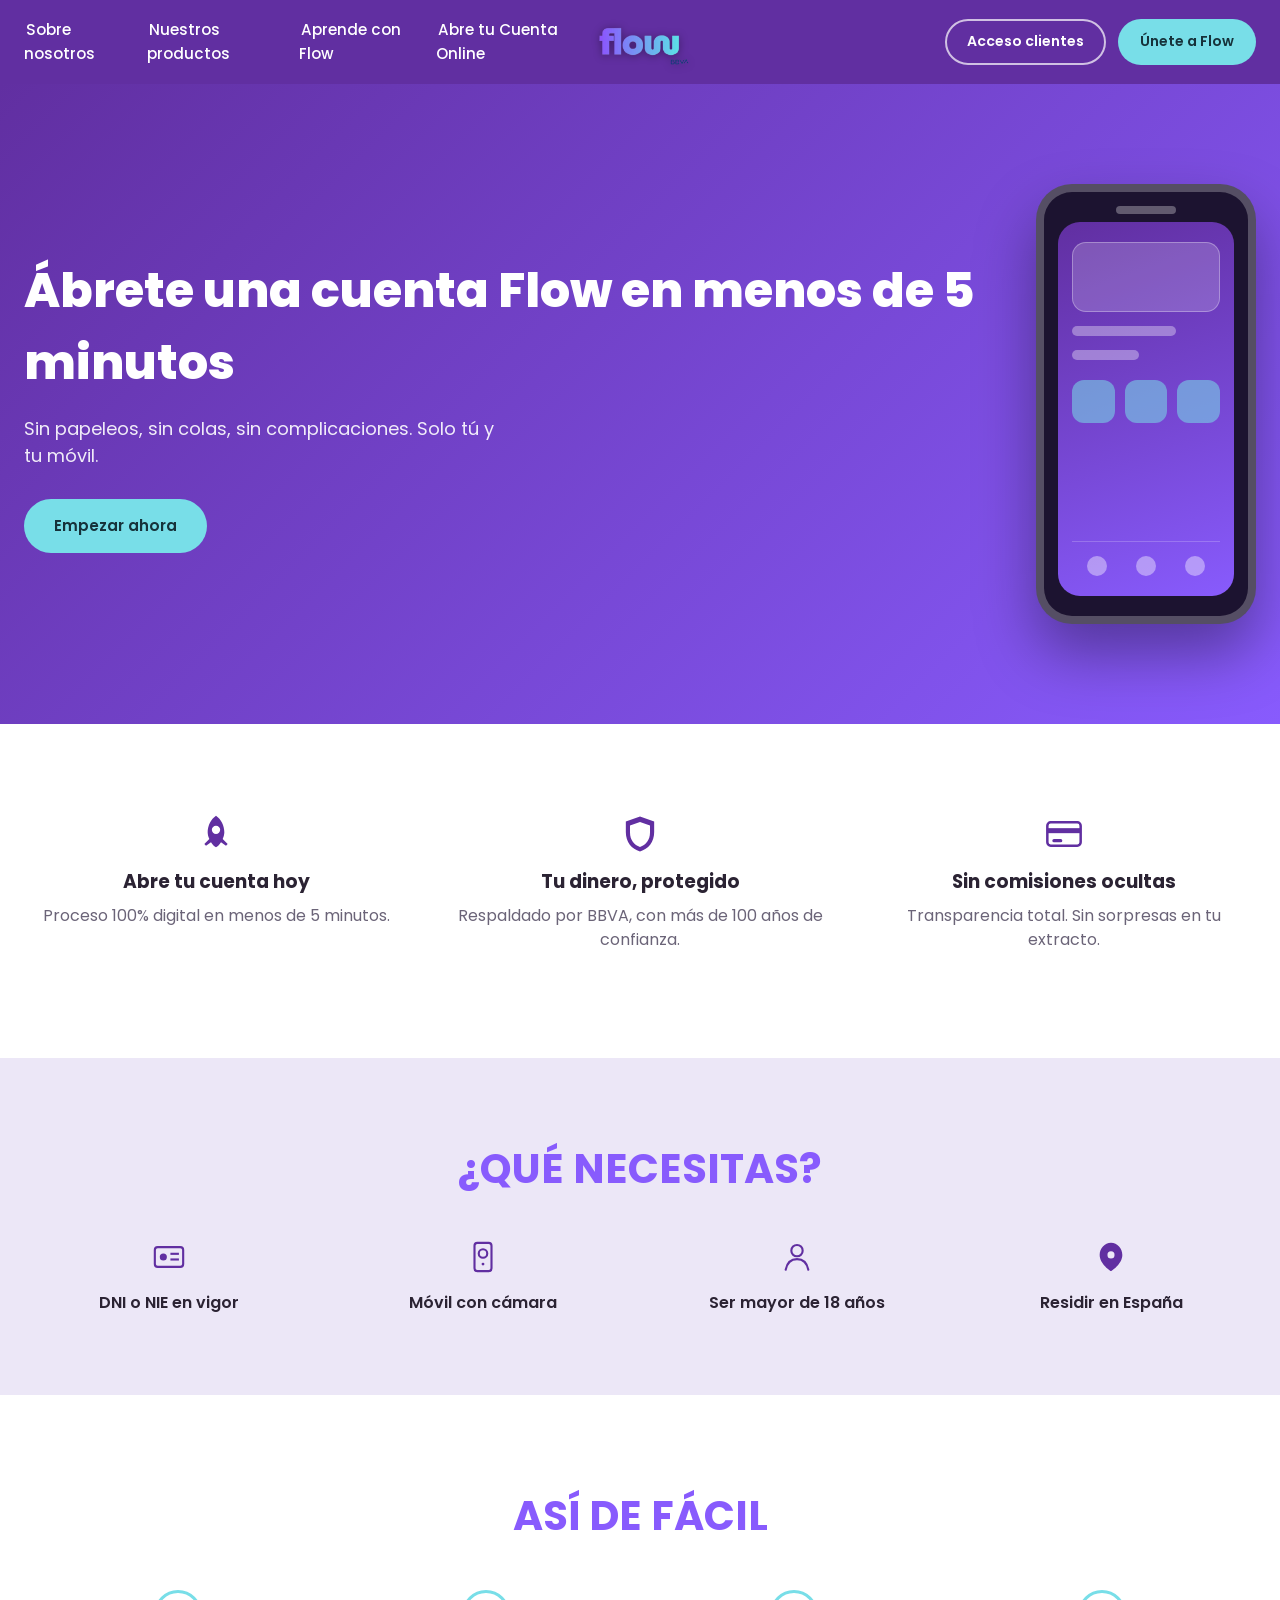
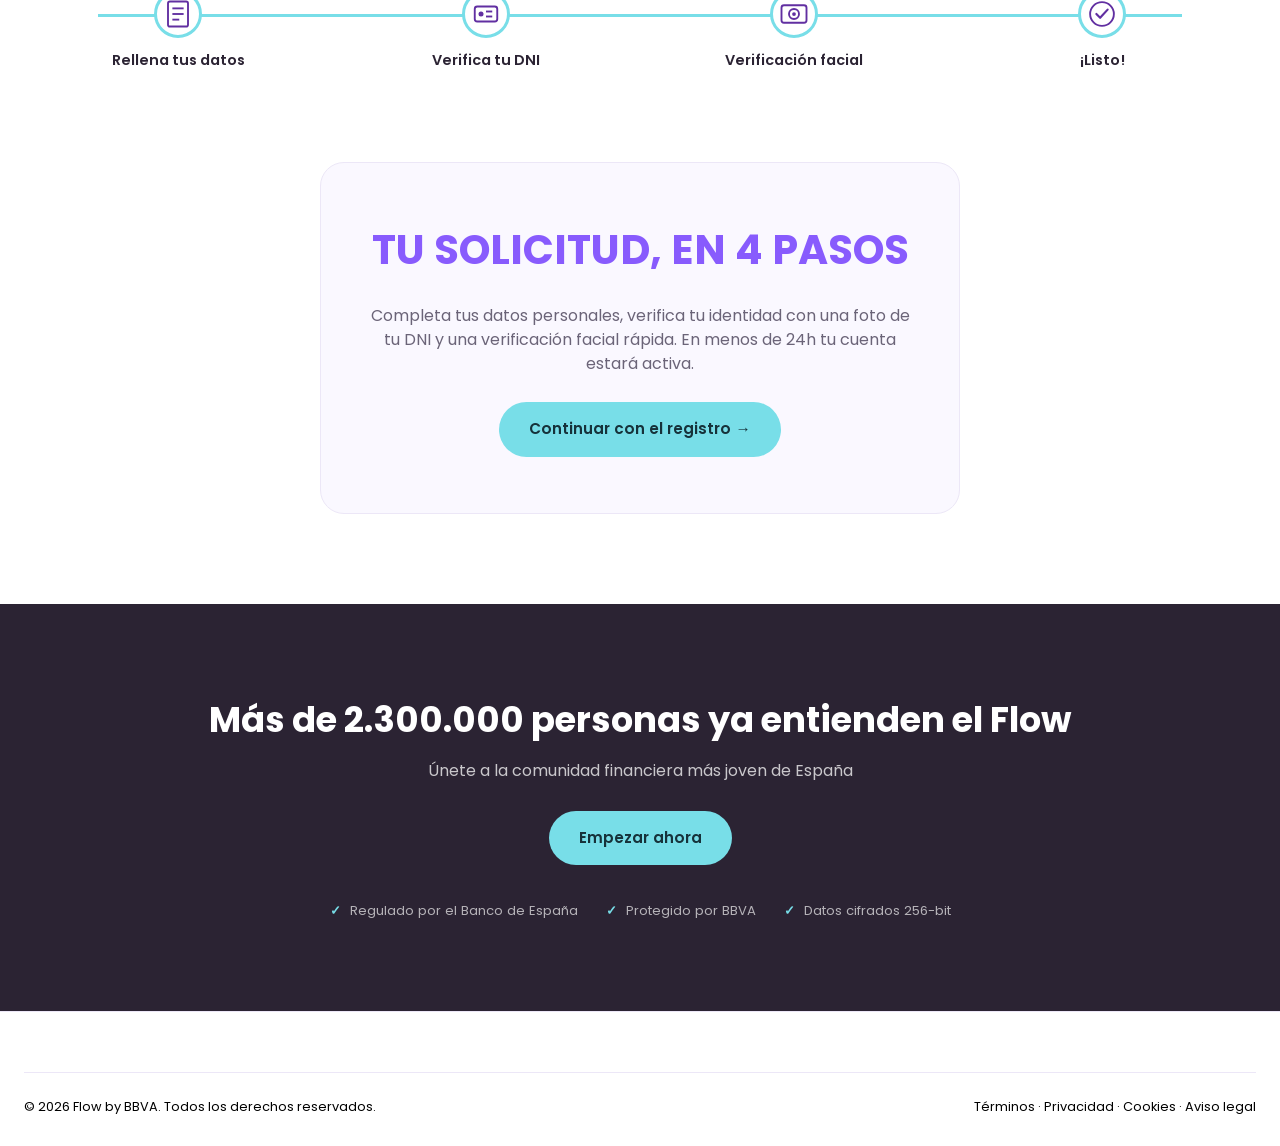
==== abre-cuenta.html @ eb92cc70 "Añade chatbot flotante, personalización de tarjetas y página de apertura de cuenta - Chatbot 'Flow A" ====
<!DOCTYPE html>
<html lang="es">
<head>
  <meta charset="UTF-8">
  <meta name="viewport" content="width=device-width, initial-scale=1.0">
  <title>Abre tu Cuenta Online | Flow</title>
  <meta name="description" content="Ábrete una cuenta Flow en menos de 5 minutos. Sin papeleos, sin colas, sin complicaciones. Solo tú y tu móvil.">
  <meta name="robots" content="index, follow">
  <link rel="preconnect" href="https://fonts.googleapis.com">
  <link rel="preconnect" href="https://fonts.gstatic.com" crossorigin>
  <link href="https://fonts.googleapis.com/css2?family=Museo+Moderno:wght@600;700&family=Poppins:wght@400;500;600;700&display=swap" rel="stylesheet">
  <link rel="stylesheet" href="assets/css/style.css?v=32">
</head>
<body>
  <a href="#main-content" class="skip-link">Saltar al contenido principal</a>

  <header class="site-header">
    <div class="container header-inner">
      <nav class="main-nav" aria-label="Navegación principal">
        <ul>
          <li><a href="sobre-nosotros.html">Sobre nosotros</a></li>
          <li><a href="productos.html">Nuestros productos</a></li>
          <li><a href="aprende.html">Aprende con Flow</a></li>
          <li><a href="abre-cuenta.html">Abre tu Cuenta Online</a></li>
          <li class="nav-mobile-only"><a href="acceso-clientes.html">Acceso clientes</a></li>
        </ul>
      </nav>
      <a href="index.html" class="logo-center" aria-label="Flow — Inicio">
        <img src="assets/images/logo-flow-transparent.png" alt="Flow" width="160" height="82">
      </a>
      <div class="header-ctas">
        <a href="acceso-clientes.html" class="btn btn-outline">Acceso clientes</a>
        <a href="hazte-cliente.html" class="btn btn-cta">Únete a Flow</a>
      </div>
      <button class="nav-toggle" aria-expanded="false" aria-controls="main-nav" aria-label="Abrir menú">☰</button>
    </div>
  </header>

  <main id="main-content">

    <!-- ============ HERO ============ -->
    <section class="account-hero">
      <div class="container account-hero-inner">
        <div class="account-hero-text">
          <h1>Ábrete una cuenta Flow en menos de 5 minutos</h1>
          <p>Sin papeleos, sin colas, sin complicaciones. Solo tú y tu móvil.</p>
          <a href="#alta" class="btn btn-cta account-hero-cta">Empezar ahora</a>
        </div>
        <div class="account-hero-art" aria-hidden="true">
          <div class="phone-mock">
            <div class="phone-mock-notch"></div>
            <div class="phone-mock-screen">
              <div class="phone-mock-card"></div>
              <div class="phone-mock-line phone-mock-line-lg"></div>
              <div class="phone-mock-line phone-mock-line-sm"></div>
              <div class="phone-mock-tiles">
                <span></span><span></span><span></span>
              </div>
              <div class="phone-mock-nav">
                <span></span><span></span><span></span>
              </div>
            </div>
          </div>
        </div>
      </div>
    </section>

    <!-- ============ ¿POR QUÉ FLOW? ============ -->
    <section class="why-flow-section">
      <div class="container">
        <div class="why-flow-grid">
          <div class="why-flow-item anim-fade">
            <span class="why-flow-icon" aria-hidden="true">
              <svg viewBox="0 0 48 48" width="40" height="40"><path fill="currentColor" d="M24 2c6 4 10 12 10 20 0 3-1 6-2 8l6 6-2 2-6-4c-2 3-4 5-6 6-2-1-4-3-6-6l-6 4-2-2 6-6c-1-2-2-5-2-8 0-8 4-16 10-20zm0 12a5 5 0 100 10 5 5 0 000-10z"/></svg>
            </span>
            <h3>Abre tu cuenta hoy</h3>
            <p>Proceso 100% digital en menos de 5 minutos.</p>
          </div>
          <div class="why-flow-item anim-fade">
            <span class="why-flow-icon" aria-hidden="true">
              <svg viewBox="0 0 48 48" width="40" height="40"><path fill="currentColor" d="M24 3l17 6v13c0 12-7 20-17 23C14 42 7 34 7 22V9l17-6zm0 6.5L12 13.8v8.4c0 9 5 15 12 17.4 7-2.4 12-8.4 12-17.4v-8.4L24 9.5z"/></svg>
            </span>
            <h3>Tu dinero, protegido</h3>
            <p>Respaldado por BBVA, con más de 100 años de confianza.</p>
          </div>
          <div class="why-flow-item anim-fade">
            <span class="why-flow-icon" aria-hidden="true">
              <svg viewBox="0 0 48 48" width="40" height="40"><rect x="4" y="10" width="40" height="28" rx="4" fill="none" stroke="currentColor" stroke-width="3"/><rect x="4" y="17" width="40" height="6" fill="currentColor"/><rect x="10" y="30" width="12" height="4" rx="2" fill="currentColor"/></svg>
            </span>
            <h3>Sin comisiones ocultas</h3>
            <p>Transparencia total. Sin sorpresas en tu extracto.</p>
          </div>
        </div>
      </div>
    </section>

    <!-- ============ ¿QUÉ NECESITAS? ============ -->
    <section class="requisitos-section">
      <div class="container">
        <h2 class="section-title requisitos-title">¿Qué necesitas?</h2>
        <div class="requisitos-grid">
          <div class="requisito-item">
            <span class="requisito-icon" aria-hidden="true">
              <svg viewBox="0 0 48 48" width="34" height="34"><rect x="4" y="10" width="40" height="28" rx="4" fill="none" stroke="currentColor" stroke-width="3"/><circle cx="16" cy="24" r="5" fill="currentColor"/><rect x="26" y="18" width="12" height="3" fill="currentColor"/><rect x="26" y="26" width="12" height="3" fill="currentColor"/></svg>
            </span>
            <p>DNI o NIE en vigor</p>
          </div>
          <div class="requisito-item">
            <span class="requisito-icon" aria-hidden="true">
              <svg viewBox="0 0 48 48" width="34" height="34"><rect x="12" y="4" width="24" height="40" rx="4" fill="none" stroke="currentColor" stroke-width="3"/><circle cx="24" cy="19" r="6" fill="none" stroke="currentColor" stroke-width="3"/><line x1="24" y1="34" x2="24" y2="34" stroke="currentColor" stroke-width="4" stroke-linecap="round"/></svg>
            </span>
            <p>Móvil con cámara</p>
          </div>
          <div class="requisito-item">
            <span class="requisito-icon" aria-hidden="true">
              <svg viewBox="0 0 48 48" width="34" height="34"><circle cx="24" cy="15" r="8" fill="none" stroke="currentColor" stroke-width="3"/><path d="M8 42c2-10 8-15 16-15s14 5 16 15" fill="none" stroke="currentColor" stroke-width="3" stroke-linecap="round"/></svg>
            </span>
            <p>Ser mayor de 18 años</p>
          </div>
          <div class="requisito-item">
            <span class="requisito-icon" aria-hidden="true">
              <svg viewBox="0 0 48 48" width="34" height="34"><path fill="currentColor" d="M24 4C15 4 8 12 8 21c0 13 16 23 16 23s16-10 16-23c0-9-7-17-16-17zm0 22a5 5 0 110-10 5 5 0 010 10z"/></svg>
            </span>
            <p>Residir en España</p>
          </div>
        </div>
      </div>
    </section>

    <!-- ============ ASÍ DE FÁCIL ============ -->
    <section class="easy-timeline-section">
      <div class="container">
        <h2 class="section-title" style="text-align:center;">Así de fácil</h2>
        <ol class="easy-timeline">
          <li class="easy-timeline-step">
            <span class="easy-timeline-icon" aria-hidden="true">
              <svg viewBox="0 0 48 48" width="30" height="30"><rect x="8" y="4" width="32" height="40" rx="3" fill="none" stroke="currentColor" stroke-width="3"/><line x1="15" y1="15" x2="33" y2="15" stroke="currentColor" stroke-width="3"/><line x1="15" y1="24" x2="33" y2="24" stroke="currentColor" stroke-width="3"/><line x1="15" y1="33" x2="26" y2="33" stroke="currentColor" stroke-width="3"/></svg>
            </span>
            <span class="easy-timeline-label">Rellena tus datos</span>
          </li>
          <li class="easy-timeline-step">
            <span class="easy-timeline-icon" aria-hidden="true">
              <svg viewBox="0 0 48 48" width="30" height="30"><rect x="6" y="12" width="36" height="24" rx="4" fill="none" stroke="currentColor" stroke-width="3"/><circle cx="16" cy="24" r="4" fill="currentColor"/><line x1="24" y1="20" x2="34" y2="20" stroke="currentColor" stroke-width="3"/><line x1="24" y1="28" x2="34" y2="28" stroke="currentColor" stroke-width="3"/></svg>
            </span>
            <span class="easy-timeline-label">Verifica tu DNI</span>
          </li>
          <li class="easy-timeline-step">
            <span class="easy-timeline-icon" aria-hidden="true">
              <svg viewBox="0 0 48 48" width="30" height="30"><rect x="4" y="10" width="40" height="28" rx="4" fill="none" stroke="currentColor" stroke-width="3"/><circle cx="24" cy="24" r="8" fill="none" stroke="currentColor" stroke-width="3"/><circle cx="24" cy="24" r="3" fill="currentColor"/></svg>
            </span>
            <span class="easy-timeline-label">Verificación facial</span>
          </li>
          <li class="easy-timeline-step">
            <span class="easy-timeline-icon" aria-hidden="true">
              <svg viewBox="0 0 48 48" width="30" height="30"><circle cx="24" cy="24" r="19" fill="none" stroke="currentColor" stroke-width="3"/><path d="M15 24l6 6 12-13" fill="none" stroke="currentColor" stroke-width="3.5" stroke-linecap="round" stroke-linejoin="round"/></svg>
            </span>
            <span class="easy-timeline-label">¡Listo!</span>
          </li>
        </ol>
      </div>
    </section>

    <!-- ============ FORMULARIO DE ALTA ============ -->
    <section class="alta-section" id="alta">
      <div class="container alta-card">
        <h2 class="section-title">Tu solicitud, en 4 pasos</h2>
        <p>Completa tus datos personales, verifica tu identidad con una foto de tu DNI y una verificación facial rápida. En menos de 24h tu cuenta estará activa.</p>
        <a href="hazte-cliente.html" class="btn btn-cta">Continuar con el registro →</a>
      </div>
    </section>

    <!-- ============ REASSURANCE FINAL ============ -->
    <section class="account-reassurance">
      <div class="container">
        <h2>Más de 2.300.000 personas ya entienden el Flow</h2>
        <p>Únete a la comunidad financiera más joven de España</p>
        <a href="hazte-cliente.html" class="btn btn-cta">Empezar ahora</a>
        <ul class="trust-badges">
          <li>Regulado por el Banco de España</li>
          <li>Protegido por BBVA</li>
          <li>Datos cifrados 256-bit</li>
        </ul>
      </div>
    </section>

  </main>

  <footer class="site-footer">
    <div class="container">
      <div class="footer-bottom">
        <span>© 2026 Flow by BBVA. Todos los derechos reservados.</span>
        <nav aria-label="Enlaces legales">
          <a href="terminos.html">Términos</a> · <a href="privacidad.html">Privacidad</a> · <a href="cookies.html">Cookies</a> · <a href="aviso-legal.html">Aviso legal</a>
        </nav>
      </div>
    </div>
  </footer>

  <script src="assets/js/main.js?v=4"></script>
</body>
</html>
---- assets/css/style.css ----
/* =========================================================
   FLOW — Landing page
   Identidad: morado #612FA1 / #885BFD · turquesa CTA #78DEE8
   Tipografías: Museo Moderno (logo) · Poppins (contenido)
   ========================================================= */

:root {
  --color-primary: #612FA1;
  --color-secondary: #885BFD;
  --color-cta: #78DEE8;
  --color-cta-dark: #4fc4cf;
  --color-white: #ffffff;
  --color-black: #000000;
  --color-text: #2b2333;
  --color-text-muted: #6b6478;
  --color-bg: #ffffff;
  --color-border: #ece7f7;

  --font-logo: 'Museo Moderno', 'Poppins', sans-serif;
  --font-body: 'Poppins', sans-serif;

  --header-height: 84px;
  --radius-md: 14px;
  --radius-lg: 24px;
  --transition: 300ms ease;
  --max-width: 1280px;
}

/* -----------------------------------------
   Reset
----------------------------------------- */
*, *::before, *::after { box-sizing: border-box; }
html { scroll-behavior: smooth; }
body {
  margin: 0;
  font-family: var(--font-body);
  color: var(--color-text);
  background: var(--color-bg);
  line-height: 1.5;
  -webkit-font-smoothing: antialiased;
  overflow-x: hidden;
  max-width: 100vw;
}
img { max-width: 100%; display: block; }
[hidden] { display: none !important; }
a { text-decoration: none; color: inherit; }
ul { margin: 0; padding: 0; }
button { font-family: inherit; cursor: pointer; }
h1, h2, h3, h4 { margin: 0 0 .6em; font-weight: 700; }
p { margin: 0 0 1em; }
.container {
  width: 100%;
  max-width: var(--max-width);
  margin: 0 auto;
  padding: 0 24px;
}
.visually-hidden {
  position: absolute !important;
  width: 1px; height: 1px;
  overflow: hidden;
  clip: rect(0 0 0 0);
  white-space: nowrap;
}
.skip-link {
  position: absolute;
  left: -999px;
  top: 0;
  background: var(--color-primary);
  color: #fff;
  padding: 10px 16px;
  z-index: 2000;
}
.skip-link:focus { left: 8px; top: 8px; }

/* -----------------------------------------
   Botones
----------------------------------------- */
.btn {
  display: inline-flex;
  align-items: center;
  justify-content: center;
  gap: 8px;
  padding: 14px 28px;
  border-radius: 999px;
  font-weight: 600;
  font-size: 0.95rem;
  border: 2px solid transparent;
  transition: transform var(--transition), box-shadow var(--transition), background var(--transition), color var(--transition);
  white-space: nowrap;
}
.btn:hover { transform: translateY(-2px); }
.btn:focus-visible { outline: 3px solid var(--color-cta); outline-offset: 2px; }

.btn-cta {
  background: var(--color-cta);
  color: #16323a;
}
.btn-cta:hover { background: var(--color-cta-dark); }
.btn-cta-lg {
  font-size: 18px;
  font-weight: bold;
  font-family: 'Poppins', sans-serif;
  padding: 18px 36px;
}

.btn-outline {
  background: transparent;
  color: #fff;
  border-color: rgba(255,255,255,.7);
}
.btn-outline:hover { background: rgba(255,255,255,.15); }

.btn-ghost-purple {
  background: transparent;
  border-color: var(--color-primary);
  color: var(--color-primary);
}
.btn-ghost-purple:hover { background: var(--color-primary); color: #fff; }

.btn-block { width: 100%; }

/* -----------------------------------------
   Header
----------------------------------------- */
.site-header {
  position: sticky;
  top: 0;
  z-index: 1000;
  background: var(--color-primary);
  color: #fff;
  height: var(--header-height);
  display: flex;
  align-items: center;
  transition: box-shadow var(--transition);
}
.site-header.is-scrolled { box-shadow: 0 6px 24px rgba(0,0,0,.18); }

.header-inner {
  display: grid;
  grid-template-columns: 1fr auto 1fr;
  align-items: center;
  width: 100%;
  gap: 16px;
}

.main-nav { justify-self: start; }
.main-nav ul { display: flex; gap: 28px; list-style: none; }
.nav-mobile-only { display: none; }
.main-nav a {
  font-size: 0.95rem;
  font-weight: 500;
  color: #fff;
  position: relative;
  padding: 6px 2px;
}
.main-nav a::after {
  content: '';
  position: absolute;
  left: 0; bottom: -2px;
  width: 0; height: 2px;
  background: var(--color-cta);
  transition: width var(--transition);
}
.main-nav a:hover::after,
.main-nav a:focus-visible::after { width: 100%; }

.logo-center { justify-self: center; }
.logo-center img {
  height: 54px; /* +~28% vs. las 42px anteriores */
  width: auto;
  filter: drop-shadow(0 1px 4px rgba(0,0,0,.35));
}

.header-ctas { justify-self: end; display: flex; gap: 12px; align-items: center; }
.header-ctas .btn { padding: 10px 20px; font-size: .88rem; }

.nav-toggle {
  display: none;
  background: none;
  border: none;
  color: #fff;
  font-size: 1.6rem;
  justify-self: end;
}

/* -----------------------------------------
   Hero
----------------------------------------- */
.hero {
  position: relative;
  min-height: 92vh;
  display: flex;
  align-items: center;
  color: #fff;
  overflow: hidden;
}
.hero-bg {
  position: absolute;
  inset: 0;
  width: 100%;
  height: 100%;
  object-fit: cover;
  z-index: 0;
}
.hero-overlay {
  position: absolute;
  inset: 0;
  background: linear-gradient(100deg, rgba(15,7,32,.78) 0%, rgba(97,47,161,.55) 45%, rgba(15,7,32,.25) 100%);
  z-index: 1;
}
.hero-inner {
  position: relative;
  z-index: 2;
  display: block;
  width: 100%;
}
.hero-text { max-width: 600px; }
.hero-text h1 {
  font-size: clamp(2.4rem, 5vw, 4rem);
  text-transform: uppercase;
  letter-spacing: 0.5px;
  line-height: 1.05;
  margin-bottom: 20px;
}
.hero-text p {
  font-size: 1.15rem;
  max-width: 520px;
  color: rgba(255,255,255,.9);
  margin-bottom: 32px;
}
.hero-actions { display: flex; gap: 16px; flex-wrap: wrap; }

/* Tarjeta QR reutilizable (blanca, con etiqueta debajo) */
.qr-block {
  display: inline-flex;
  flex-direction: column;
  align-items: center;
  gap: 8px;
  flex-shrink: 0;
  background: #fff;
  border-radius: 12px;
  padding: 10px 10px 10px;
  box-shadow: 0 10px 30px rgba(0,0,0,.25);
}
.qr-block img { display: block; }
.qr-block span {
  font-family: 'Poppins', sans-serif;
  font-weight: 700;
  font-size: 13px;
  color: #000;
  text-align: center;
  line-height: 1.2;
}

.hero-qr-corner {
  position: absolute;
  top: 24px;
  right: 24px;
  z-index: 3;
}
.hero-qr-corner img { width: 140px; height: 140px; }

.final-cta-inner {
  display: flex;
  align-items: center;
  justify-content: center;
  gap: 36px;
  flex-wrap: wrap;
  text-align: left;
}
.final-cta-qr img { width: 150px; height: 150px; }
.final-cta-text { text-align: left; }
.final-cta-text h2, .final-cta-text p { text-align: left; }

/* -----------------------------------------
   Aviso de riesgo del producto (normativa española)
----------------------------------------- */
.risk-disclosure-wrap { padding: 32px 0; }
.risk-disclosure {
  display: flex;
  align-items: center;
  gap: 28px;
  border: 1.5px solid #d9d9d9;
  border-radius: var(--radius-lg);
  padding: 24px 32px;
  flex-wrap: wrap;
}
.risk-number {
  font-size: 2.6rem;
  font-weight: 700;
  color: #a3a3a3;
  flex-shrink: 0;
  line-height: 1;
}
.risk-divider {
  width: 1px;
  align-self: stretch;
  background: #e2e2e2;
  flex-shrink: 0;
}
.risk-text {
  margin: 0;
  font-size: .85rem;
  color: #333;
  flex: 1 1 260px;
}
@media (max-width: 700px) {
  .risk-disclosure-wrap { padding: 16px 0; }
  .risk-disclosure {
    flex-direction: row;
    flex-wrap: nowrap;
    align-items: flex-start;
    gap: 10px;
    padding: 10px 14px;
    border-radius: 10px;
  }
  .risk-number { font-size: 1.1rem; }
  .risk-divider { display: none; }
  .risk-text { font-size: .62rem; line-height: 1.25; flex: 1 1 auto; }
}

/* -----------------------------------------
   Secciones genéricas con animación (JS añade .in-view)
----------------------------------------- */
section { padding: 100px 0; }
.section-title {
  font-size: clamp(1.8rem, 3.2vw, 2.6rem);
  color: var(--color-secondary);
  text-transform: uppercase;
  margin-bottom: 24px;
}

.split {
  display: grid;
  grid-template-columns: 1fr 1fr;
  gap: 64px;
  align-items: center;
}
.split-media img, .split-media .media-box {
  border-radius: var(--radius-lg);
  overflow: hidden;
  box-shadow: 0 20px 50px rgba(97,47,161,.15);
  width: 100%;
  aspect-ratio: 1 / 1;
  object-fit: cover;
}

/* Animaciones de entrada lateral */
.anim-left, .anim-right { opacity: 0; transition: opacity 800ms ease, transform 800ms ease; }
.anim-left { transform: translateX(-70px); }
.anim-right { transform: translateX(70px); }
.anim-left.in-view, .anim-right.in-view { opacity: 1; transform: translateX(0); }

.anim-fade { opacity: 0; transform: translateY(30px); transition: opacity 800ms ease, transform 800ms ease; }
.anim-fade.in-view { opacity: 1; transform: translateY(0); }

@media (prefers-reduced-motion: reduce) {
  .anim-left, .anim-right, .anim-fade { transition: none; transform: none; opacity: 1; }
}

/* -----------------------------------------
   Beneficios
----------------------------------------- */
.benefits-list { list-style: none; display: flex; flex-direction: column; gap: 18px; }
.benefits-list li {
  display: flex;
  gap: 14px;
  font-size: 1.05rem;
  color: var(--color-text);
}
.benefits-list li strong { color: var(--color-secondary); }
.benefits-list .icon-dot {
  flex-shrink: 0;
  width: 10px; height: 10px;
  border-radius: 50%;
  background: var(--color-cta);
  margin-top: 9px;
}

/* -----------------------------------------
   Simulador
----------------------------------------- */
.simulator-section { background: linear-gradient(180deg, #faf8ff 0%, #ffffff 100%); }
.simulator-cta h2 { color: var(--color-primary); }
.simulator-cta p { color: var(--color-text-muted); margin-bottom: 28px; max-width: 460px; }

/* Carrusel de 3 slides (mobile: 1 a la vez con flechas/swipe · desktop: 3 columnas) */
.carousel { position: relative; }
.carousel-viewport {
  overflow: hidden;
  border-radius: var(--radius-lg);
}
.carousel-track {
  display: flex;
  touch-action: pan-y;
}
.carousel-slide {
  flex: 0 0 100%;
  min-width: 0;
  background: #fff;
  border: 1px solid var(--color-border);
  border-radius: var(--radius-lg);
  overflow: hidden;
  box-shadow: 0 20px 50px rgba(97,47,161,.1);
}
.carousel-slide img {
  width: 100%;
  aspect-ratio: 1 / 1;
  object-fit: cover;
  display: block;
}
.carousel-slide-content { padding: 28px; }
.carousel-slide-content h3 {
  color: var(--color-primary);
  font-size: 1.3rem;
  margin-bottom: 10px;
  text-transform: uppercase;
}
.carousel-slide-content p { color: var(--color-text-muted); margin-bottom: 20px; }

.carousel-arrow {
  position: absolute;
  top: 35%;
  transform: translateY(-50%);
  z-index: 4;
  width: 44px;
  height: 44px;
  border-radius: 50%;
  border: none;
  background: #fff;
  color: var(--color-primary);
  font-size: 1.6rem;
  line-height: 1;
  display: flex;
  align-items: center;
  justify-content: center;
  box-shadow: 0 6px 20px rgba(0,0,0,.18);
  cursor: pointer;
}
.carousel-arrow-prev { left: 8px; }
.carousel-arrow-next { right: 8px; }

/* Tarjetas de producto: son mucho más altas que la imagen, así que las
   flechas se posicionan sobre la imagen (arriba), no a media tarjeta */
.carousel--products .carousel-arrow { top: 150px; }

.carousel-dots { display: flex; justify-content: center; gap: 8px; margin-top: 16px; }
.carousel-dots button {
  width: 8px;
  height: 8px;
  border-radius: 50%;
  border: none;
  background: var(--color-border);
  padding: 0;
  cursor: pointer;
}
.carousel-dots button.is-active { background: var(--color-secondary); }

@media (min-width: 1024px) {
  .carousel-viewport { overflow: visible; }
  .carousel-track {
    display: grid;
    grid-template-columns: 1fr 1fr 1fr;
    gap: 28px;
    transform: none !important;
  }
  .carousel-slide { flex: none; }
  .carousel-arrow, .carousel-dots { display: none; }
}

.simulator-widget {
  margin: 32px auto 0;
  max-width: 560px;
  background: #fff;
  border: 1px solid var(--color-border);
  border-radius: var(--radius-lg);
  padding: 24px;
  display: none;
  box-shadow: 0 10px 40px rgba(97,47,161,.08);
}
.simulator-widget.is-open { display: block; }
.simulator-widget label { display: block; font-size: .85rem; font-weight: 600; margin-bottom: 6px; color: var(--color-text-muted); }
.simulator-widget input[type="range"] { width: 100%; accent-color: var(--color-secondary); }
.simulator-field { margin-bottom: 18px; }
.simulator-result {
  background: #f4f0ff;
  border-radius: var(--radius-md);
  padding: 18px;
  font-weight: 600;
  color: var(--color-primary);
  text-align: center;
  font-size: 1.1rem;
}

/* -----------------------------------------
   App Flow
----------------------------------------- */
.app-box {
  background: #ffffff;
  color: var(--color-text);
  border: 1px solid var(--color-primary);
  border-radius: var(--radius-lg);
  padding: 44px;
}
.app-box h2 { color: var(--color-primary); }
.app-box ul { list-style: none; display: flex; flex-direction: column; gap: 16px; margin-top: 12px; }
.app-box ul li {
  display: flex;
  align-items: center;
  gap: 12px;
  font-size: 1.05rem;
  padding-bottom: 16px;
  border-bottom: 1px solid var(--color-border);
}
.app-box ul li:last-child { border-bottom: none; padding-bottom: 0; }
.app-box .check {
  width: 26px; height: 26px;
  border-radius: 50%;
  background: var(--color-cta);
  color: #16323a;
  display: flex; align-items: center; justify-content: center;
  font-size: .85rem;
  flex-shrink: 0;
}

/* -----------------------------------------
   FAQ
----------------------------------------- */
.faq-section { background: #faf8ff; }
.faq-list { max-width: 780px; margin: 0 auto; }
.faq-item {
  border-bottom: 1px solid var(--color-border);
}
.faq-question {
  width: 100%;
  background: none;
  border: none;
  text-align: left;
  padding: 22px 0;
  display: flex;
  justify-content: space-between;
  align-items: center;
  font-size: 1.05rem;
  font-weight: 600;
  color: var(--color-primary);
}
.faq-question .icon { transition: transform var(--transition); font-size: 1.4rem; color: var(--color-secondary); }
.faq-question[aria-expanded="true"] .icon { transform: rotate(45deg); }
.faq-answer {
  max-height: 0;
  overflow: hidden;
  transition: max-height var(--transition);
  color: var(--color-text-muted);
}
.faq-answer p { padding-bottom: 20px; margin: 0; }

/* -----------------------------------------
   CTA final
----------------------------------------- */
.final-cta {
  background: linear-gradient(120deg, var(--color-primary), var(--color-secondary));
  color: #fff;
  text-align: center;
}
.final-cta h2 { color: #fff; }
.final-cta p { color: rgba(255,255,255,.85); max-width: 560px; margin: 0 auto 28px; }

/* -----------------------------------------
   Footer
----------------------------------------- */
.site-footer {
  background: #fff;
  color: var(--color-black);
  border-top: 1px solid var(--color-border);
  padding: 60px 0 30px;
}
.footer-top {
  display: flex;
  justify-content: space-between;
  flex-wrap: wrap;
  gap: 40px;
  padding-bottom: 40px;
}
.footer-logo { font-family: var(--font-logo); font-size: 1.8rem; color: var(--color-primary); }
.footer-links {
  display: flex;
  flex: 1 1 auto;
  flex-wrap: wrap;
  justify-content: space-between;
  gap: 48px;
  padding-left: 24px;
}
.footer-links-col { flex: 1 1 160px; }
.footer-links-col h4 { font-size: .85rem; text-transform: uppercase; letter-spacing: .5px; color: #000; margin-bottom: 18px; }
.footer-links-col ul { display: flex; flex-direction: column; gap: 14px; }
.footer-links-col a { color: #000; font-size: .92rem; }
.footer-links-col a:hover { color: var(--color-secondary); }
.footer-bottom {
  border-top: 1px solid var(--color-border);
  padding-top: 24px;
  font-size: .8rem;
  color: #000;
  display: flex;
  justify-content: space-between;
  flex-wrap: wrap;
  gap: 12px;
}
.footer-risk { font-size: .78rem; color: #444; max-width: 640px; }

/* -----------------------------------------
   Cookie banner
----------------------------------------- */
.cookie-banner {
  position: fixed;
  bottom: 0; left: 0; right: 0;
  z-index: 3000;
  background: #fff;
  border-top: 2px solid var(--color-primary);
  box-shadow: 0 -10px 30px rgba(0,0,0,.12);
  padding: 22px 24px;
  transform: translateY(120%);
  transition: transform 400ms ease;
}
.cookie-banner.is-visible { transform: translateY(0); }
.cookie-inner {
  max-width: var(--max-width);
  margin: 0 auto;
  display: flex;
  gap: 24px;
  align-items: center;
  flex-wrap: wrap;
}
.cookie-text { flex: 1 1 420px; font-size: .88rem; color: var(--color-text); }
.cookie-text strong { color: var(--color-primary); }
.cookie-risk {
  display: block;
  margin-top: 8px;
  font-size: .78rem;
  color: var(--color-text-muted);
}
.cookie-actions { display: flex; gap: 10px; flex-wrap: wrap; }
.cookie-actions .btn { padding: 10px 18px; font-size: .85rem; }

.cookie-prefs {
  display: none;
  max-width: var(--max-width);
  margin: 18px auto 0;
  border-top: 1px solid var(--color-border);
  padding-top: 18px;
}
.cookie-prefs.is-open { display: block; }
.cookie-pref-row {
  display: flex;
  justify-content: space-between;
  align-items: center;
  padding: 10px 0;
  border-bottom: 1px solid var(--color-border);
  font-size: .88rem;
}
.cookie-pref-row:last-child { border-bottom: none; }

/* -----------------------------------------
   Productos — video showcase + tarjetas (estilo Revolut)
----------------------------------------- */
.products-hero { text-align: center; padding-bottom: 40px; }
.products-hero .section-title { color: var(--color-primary); }

.products-title {
  color: var(--color-primary);
  font-weight: 700;
  text-transform: none;
  font-size: clamp(2.2rem, 5vw, 3.4rem);
  margin: 0;
}

/* Video de producto como fondo grande de portada (igual que el hero de inicio) */
.products-hero-full {
  position: relative;
  min-height: 92vh;
  display: flex;
  align-items: flex-start;
  justify-content: center;
  overflow: hidden;
  padding-top: 56px;
  text-align: center;
}
.products-hero-video {
  position: absolute;
  inset: 0;
  width: 100%;
  height: 100%;
  object-fit: cover;
  z-index: 0;
}
.products-hero-overlay {
  position: absolute;
  inset: 0;
  background: linear-gradient(180deg, #ffffff 0%, rgba(255,255,255,.85) 16%, rgba(255,255,255,0) 38%);
  z-index: 1;
}
.products-hero-text {
  position: relative;
  z-index: 2;
  max-width: 680px;
}
@media (max-width: 700px) {
  /* Hero más bajo en móvil: el video es 16:9, así que una caja muy alta
     recorta demasiado a los costados y solo deja ver la tarjeta central */
  .products-hero-full { min-height: 55vh; padding-top: 14px; }
  .products-title { font-size: clamp(1.8rem, 8vw, 2.4rem); }
  .products-hero-overlay { background: linear-gradient(180deg, #ffffff 0%, rgba(255,255,255,.85) 14%, rgba(255,255,255,0) 34%); }
}

.video-showcase {
  max-width: 880px;
  margin: 0 auto 36px;
  border-radius: var(--radius-lg);
  overflow: hidden;
  box-shadow: 0 30px 70px rgba(97,47,161,.18);
}
.video-showcase video { width: 100%; display: block; }

.product-card {
  background: #fff;
  border: 1px solid var(--color-border);
  border-radius: var(--radius-lg);
  box-shadow: 0 20px 50px rgba(97,47,161,.08);
  display: flex;
  flex-direction: column;
  overflow: hidden;
  padding: 0;
}
.product-card-body {
  padding: 36px 40px 44px;
  display: flex;
  flex-direction: column;
  flex: 1;
}
.product-card h3 { font-size: 1.9rem; color: var(--color-primary); margin-bottom: 4px; }
.product-card .product-tagline { font-size: 1.05rem; color: var(--color-secondary); font-weight: 600; margin-bottom: 16px; }
.product-card .product-desc { color: var(--color-text-muted); }
.product-card .price-tag {
  display: inline-block;
  background: var(--color-cta);
  color: #16323a;
  font-weight: 700;
  padding: 8px 20px;
  border-radius: 999px;
  margin: 16px 0 24px;
  width: fit-content;
}
.product-card .includes-label { font-weight: 600; color: var(--color-primary); margin-bottom: 12px; }
.product-card ul {
  list-style: none;
  display: flex;
  flex-direction: column;
  gap: 12px;
  margin: 0 0 24px;
}
.product-card ul li {
  display: flex;
  gap: 10px;
  align-items: flex-start;
  color: var(--color-text);
  font-size: .95rem;
}
.product-card .product-footer {
  margin-top: auto;
  margin-bottom: 24px;
  font-weight: 600;
  color: var(--color-secondary);
}
.product-card .btn { align-self: flex-start; margin-top: auto; }

/* Botón "La quiero" con efecto latido */
.btn-heartbeat { animation: heartbeat 1s ease-in-out infinite; }
@keyframes heartbeat {
  0%, 100% { transform: scale(1); }
  50% { transform: scale(1.08); }
}
@media (prefers-reduced-motion: reduce) {
  .btn-heartbeat { animation: none; }
}

/* -----------------------------------------
   Aprende con Flow — cursos en 3 columnas
----------------------------------------- */
.heading-logo { display: inline-block; height: 0.85em; width: auto; vertical-align: -0.12em; margin-left: 8px; }
.heading-logo-lg { height: 1.35em; vertical-align: -0.28em; }
.heading-logo-text {
  font-weight: 700;
  background: linear-gradient(90deg, var(--color-secondary), var(--color-cta));
  -webkit-background-clip: text;
  background-clip: text;
  color: transparent;
}

.courses-grid {
  display: grid;
  grid-template-columns: repeat(3, 1fr);
  border-top: 1px solid var(--color-border);
  border-bottom: 1px solid var(--color-border);
}
.course-card {
  padding: 44px 32px;
  border-right: 1px solid var(--color-border);
}
.course-card:last-child { border-right: none; }
.course-card img {
  width: 100%;
  aspect-ratio: 4 / 5;
  object-fit: cover;
  border-radius: var(--radius-lg);
  margin-bottom: 24px;
  box-shadow: 0 16px 40px rgba(97,47,161,.12);
}
.course-card h3 { color: var(--color-primary); font-size: 1.25rem; margin-bottom: 6px; }
.course-card .course-lead { color: var(--color-secondary); font-weight: 600; margin-bottom: 18px; }
.course-card ul {
  list-style: none;
  display: flex;
  flex-direction: column;
  gap: 10px;
}
.course-card ul li {
  position: relative;
  padding-left: 18px;
  font-size: .9rem;
  color: var(--color-text-muted);
}
.course-card ul li::before {
  content: '';
  position: absolute;
  left: 0;
  top: 8px;
  width: 6px;
  height: 6px;
  border-radius: 50%;
  background: var(--color-cta-dark);
}
.course-card .course-cta { margin-top: 24px; }
@media (max-width: 900px) {
  .courses-grid { grid-template-columns: 1fr; border-bottom: none; }
  .course-card { border-right: none; border-bottom: 1px solid var(--color-border); }
  .course-card:last-child { border-bottom: none; }
}

/* -----------------------------------------
   Contador animado de clientes
----------------------------------------- */
.counter-section { padding: 40px 0 100px; }
.counter-block {
  display: flex;
  flex-direction: column;
  align-items: center;
  justify-content: center;
  text-align: center;
  gap: 10px;
}
.counter-number-wrap {
  display: inline-flex;
  align-items: center;
  gap: 14px;
}
.counter-number {
  font-family: 'Poppins', sans-serif;
  font-weight: 800;
  font-size: clamp(2.6rem, 6vw, 4rem);
  line-height: 1;
  white-space: nowrap;
  background: linear-gradient(90deg, var(--color-primary), var(--color-cta));
  -webkit-background-clip: text;
  background-clip: text;
  color: transparent;
}
.counter-label {
  font-family: 'Poppins', sans-serif;
  font-weight: 700;
  font-size: 1.4rem;
  text-transform: uppercase;
  letter-spacing: .5px;
  color: var(--color-text-muted);
  margin: 0;
}
@media (max-width: 700px) {
  .counter-number { font-size: clamp(2.1rem, 10vw, 2.8rem); }
  .counter-label { font-size: 1.1rem; }
}

/* -----------------------------------------
   Legal pages
----------------------------------------- */
.legal-page { padding: 60px 0 100px; }
.legal-page h1 { color: var(--color-primary); }
.legal-page h2 { color: var(--color-secondary); font-size: 1.3rem; margin-top: 2em; }
.legal-page p, .legal-page li { color: var(--color-text); }
.legal-updated { color: var(--color-text-muted); font-size: .9rem; margin-bottom: 40px; }
.legal-placeholder {
  background: #fff6e5;
  border: 1px dashed #e0b04d;
  border-radius: var(--radius-md);
  padding: 16px 20px;
  font-size: .88rem;
  color: #7a5b12;
  margin: 24px 0;
}

/* -----------------------------------------
   Responsive
----------------------------------------- */
@media (max-width: 960px) {
  .split { grid-template-columns: 1fr; gap: 36px; }
  .split.reverse .split-media { order: 1; }
  .split.reverse .split-text { order: 2; }
  .final-cta-inner { flex-direction: column; text-align: center; }
  .final-cta-text, .final-cta-text h2, .final-cta-text p { text-align: center; }
}

@media (max-width: 800px) {
  .header-inner { grid-template-columns: auto auto auto; }
  .main-nav { position: fixed; top: var(--header-height); left: 0; right: 0; justify-self: stretch; background: var(--color-primary); flex-direction: column; padding: 12px 24px 24px; display: none; }
  .main-nav.is-open { display: block; }
  .main-nav ul { flex-direction: column; gap: 16px; }
  .nav-toggle { display: block; order: -1; justify-self: start; }
  .logo-center { justify-self: center; }
  .header-ctas { justify-self: end; }
  .header-ctas .btn:first-child { display: none; }
  .nav-mobile-only { display: list-item; border-top: 1px solid rgba(255, 255, 255, .25); margin-top: 8px; padding-top: 16px; }
  .hero-qr-corner { display: none; }
  section { padding: 64px 0; }
  .footer-top { flex-direction: column; }
}

@media (max-width: 480px) {
  .hero-actions { flex-direction: column; align-items: stretch; }
  .cookie-actions { width: 100%; }
  .cookie-actions .btn { flex: 1; }
}

/* -----------------------------------------
   Hazte cliente — onboarding en 4 pasos
----------------------------------------- */
.onboarding-section { padding: 60px 0 100px; }
.onboarding-container { max-width: 760px; margin: 0 auto; }
.onboarding-title {
  color: var(--color-primary);
  font-size: clamp(1.8rem, 4vw, 2.4rem);
  text-align: center;
  margin-bottom: 8px;
}
.onboarding-subtitle {
  text-align: center;
  color: var(--color-text-muted);
  margin-bottom: 44px;
}

/* Barra de progreso */
.progress-bar {
  display: flex;
  justify-content: space-between;
  list-style: none;
  margin: 0 0 48px;
  padding: 0;
  position: relative;
}
.progress-bar::before {
  content: '';
  position: absolute;
  top: 17px;
  left: 5%;
  right: 5%;
  height: 2px;
  background: var(--color-border);
  z-index: 0;
}
.progress-step {
  flex: 1;
  display: flex;
  flex-direction: column;
  align-items: center;
  gap: 8px;
  position: relative;
  z-index: 1;
  text-align: center;
}
.progress-dot {
  width: 34px;
  height: 34px;
  border-radius: 50%;
  background: #fff;
  border: 2px solid var(--color-border);
  color: var(--color-text-muted);
  display: flex;
  align-items: center;
  justify-content: center;
  font-weight: 700;
  font-size: .85rem;
  transition: var(--transition);
}
.progress-label {
  font-size: .72rem;
  color: var(--color-text-muted);
  max-width: 100px;
  line-height: 1.25;
}
.progress-step.is-active .progress-dot { background: var(--color-primary); border-color: var(--color-primary); color: #fff; }
.progress-step.is-active .progress-label { color: var(--color-primary); font-weight: 600; }
.progress-step.is-complete .progress-dot { background: var(--color-cta); border-color: var(--color-cta); color: #16323a; }
@media (max-width: 600px) {
  .progress-label { display: none; }
}

/* Pasos del formulario */
.onboarding-step { display: none; }
.onboarding-step.is-active { display: block; animation: onboardingStepIn 400ms ease; }
@keyframes onboardingStepIn {
  from { opacity: 0; transform: translateY(14px); }
  to { opacity: 1; transform: translateY(0); }
}
.step-heading { color: var(--color-primary); font-size: 1.5rem; margin-bottom: 6px; }
.step-heading-center { text-align: center; }
.step-intro { color: var(--color-text-muted); margin-bottom: 28px; }
.step-intro-center { text-align: center; max-width: 460px; margin-left: auto; margin-right: auto; }

/* Paso 1 — formulario de datos */
.form-grid {
  display: grid;
  grid-template-columns: 1fr 1fr;
  gap: 20px;
  margin-bottom: 8px;
}
.form-field-full { grid-column: 1 / -1; }
.form-field label {
  display: block;
  font-size: .85rem;
  font-weight: 600;
  color: var(--color-text);
  margin-bottom: 6px;
}
.form-field input {
  width: 100%;
  padding: 12px 16px;
  border: 1px solid var(--color-border);
  border-radius: var(--radius-md);
  font-family: 'Poppins', sans-serif;
  font-size: .95rem;
  color: var(--color-text);
  background: #fff;
  transition: border-color var(--transition);
}
.form-field input:focus { outline: none; border-color: var(--color-secondary); }
.form-field { margin-bottom: 22px; }
.field-error { display: none; color: #c0392b; font-size: .78rem; margin-top: 6px; }
.form-field.has-error input { border-color: #c0392b; }
.form-field.has-error .field-error { display: block; }
@media (max-width: 700px) {
  .form-grid { grid-template-columns: 1fr; }
}

/* Paso 2 — subida de DNI */
.upload-grid {
  display: grid;
  grid-template-columns: 1fr 1fr;
  gap: 24px;
  margin-bottom: 8px;
}
.upload-field-label { display: block; font-weight: 600; color: var(--color-text); margin-bottom: 10px; }
.upload-dropzone {
  position: relative;
  display: flex;
  align-items: center;
  justify-content: center;
  aspect-ratio: 16 / 10;
  border: 2px dashed var(--color-border);
  border-radius: var(--radius-lg);
  background: #faf8ff;
  overflow: hidden;
  cursor: pointer;
  transition: border-color var(--transition);
}
.upload-dropzone:hover { border-color: var(--color-secondary); }
.upload-placeholder { color: var(--color-text-muted); font-size: .9rem; text-align: center; padding: 0 16px; }
.upload-preview { width: 100%; height: 100%; object-fit: cover; }
.upload-field { margin-bottom: 22px; }
@media (max-width: 700px) {
  .upload-grid { grid-template-columns: 1fr; }
}

/* Paso 3 — verificación facial */
.camera-wrap { text-align: center; margin-bottom: 8px; }
.camera-oval-frame {
  width: 240px;
  height: 320px;
  margin: 0 auto 20px;
  border-radius: 50% / 42%;
  overflow: hidden;
  background: #f4f0ff;
  border: 3px solid var(--color-secondary);
  display: flex;
  align-items: center;
  justify-content: center;
}
.camera-video, .camera-captured { width: 100%; height: 100%; object-fit: cover; }
.camera-instruction { color: var(--color-text-muted); font-size: .9rem; margin-bottom: 20px; }
.camera-fallback {
  color: #7a5b12;
  background: #fff6e5;
  border: 1px dashed #e0b04d;
  border-radius: var(--radius-md);
  padding: 14px 18px;
  font-size: .88rem;
  max-width: 420px;
  margin: 0 auto 20px;
}
.camera-actions { display: flex; gap: 12px; justify-content: center; flex-wrap: wrap; margin-bottom: 8px; }

/* Paso 4 — confirmación */
.success-check { display: flex; justify-content: center; margin-bottom: 20px; }
.success-check-circle {
  fill: none;
  stroke: var(--color-cta);
  stroke-width: 4;
  stroke-dasharray: 251;
  stroke-dashoffset: 251;
  animation: successCircleDraw 600ms ease forwards;
}
.success-check-mark {
  fill: none;
  stroke: var(--color-primary);
  stroke-width: 5;
  stroke-linecap: round;
  stroke-linejoin: round;
  stroke-dasharray: 50;
  stroke-dashoffset: 50;
  animation: successCheckDraw 400ms ease forwards 500ms;
}
@keyframes successCircleDraw { to { stroke-dashoffset: 0; } }
@keyframes successCheckDraw { to { stroke-dashoffset: 0; } }

/* Acciones de cada paso */
.step-actions { display: flex; justify-content: space-between; align-items: center; gap: 16px; margin-top: 12px; flex-wrap: wrap; }
.step-actions-end { justify-content: flex-end; }
.step-actions-center { justify-content: center; }

/* -----------------------------------------
   Acceso clientes — login
----------------------------------------- */
.login-section { padding: 70px 0 100px; display: flex; justify-content: center; }
.login-container { display: flex; justify-content: center; }
.login-card { width: 100%; max-width: 420px; background: #fff; border: 1px solid var(--color-border); border-radius: var(--radius-lg); padding: 44px 36px; box-shadow: 0 20px 50px -30px rgba(43, 35, 51, .25); }
.login-title { color: var(--color-primary); font-size: clamp(1.6rem, 4vw, 2rem); text-align: center; margin-bottom: 8px; }
.login-subtitle { text-align: center; color: var(--color-text-muted); margin-bottom: 32px; }
.login-forgot { display: inline-block; font-size: .85rem; color: var(--color-secondary); font-weight: 600; margin: -6px 0 26px; }
.login-forgot:hover { text-decoration: underline; }
.login-submit { width: 100%; }
.login-signup { text-align: center; color: var(--color-text-muted); font-size: .9rem; margin: 26px 0 0; }
.login-signup a { color: var(--color-primary); font-weight: 600; }
.login-signup a:hover { text-decoration: underline; }
@media (max-width: 480px) {
  .login-card { padding: 34px 22px; }
}

/* -----------------------------------------
   Chatbot flotante — Flow Assistant
----------------------------------------- */
.chatbot-widget { position: fixed; bottom: 24px; right: 24px; z-index: 1100; }

.chatbot-toggle {
  width: 60px;
  height: 60px;
  border-radius: 50%;
  background: var(--color-primary);
  color: #fff;
  border: none;
  display: flex;
  align-items: center;
  justify-content: center;
  cursor: pointer;
  box-shadow: 0 12px 28px rgba(97, 47, 161, .35);
  transition: transform var(--transition), box-shadow var(--transition);
  margin-left: auto;
}
.chatbot-toggle:hover { transform: translateY(-3px); box-shadow: 0 16px 34px rgba(97, 47, 161, .42); }
.chatbot-icon-close { display: none; }
.chatbot-widget.is-open .chatbot-icon-chat { display: none; }
.chatbot-widget.is-open .chatbot-icon-close { display: block; }

.chatbot-window {
  position: absolute;
  bottom: 76px;
  right: 0;
  width: 360px;
  height: 480px;
  background: #fff;
  border-radius: var(--radius-lg);
  box-shadow: 0 24px 60px -20px rgba(43, 35, 51, .45);
  display: flex;
  flex-direction: column;
  overflow: hidden;
  opacity: 0;
  transform: translateY(24px) scale(.97);
  pointer-events: none;
  transition: opacity 260ms ease, transform 260ms ease;
}
.chatbot-widget.is-open .chatbot-window {
  opacity: 1;
  transform: translateY(0) scale(1);
  pointer-events: auto;
}

.chatbot-header {
  background: var(--color-primary);
  color: #fff;
  padding: 16px 18px;
  display: flex;
  align-items: center;
  justify-content: space-between;
  flex-shrink: 0;
}
.chatbot-header-info { display: flex; align-items: center; gap: 10px; }
.chatbot-avatar {
  width: 34px;
  height: 34px;
  border-radius: 50%;
  background: #fff;
  display: flex;
  align-items: center;
  justify-content: center;
  flex-shrink: 0;
}
.chatbot-avatar img { width: 22px; height: 22px; object-fit: contain; }
.chatbot-header-text { display: flex; flex-direction: column; font-family: 'Poppins', sans-serif; }
.chatbot-header-text strong { font-weight: 700; font-size: .95rem; }
.chatbot-status { display: flex; align-items: center; gap: 6px; font-size: .75rem; opacity: .9; }
.chatbot-status-dot {
  width: 8px;
  height: 8px;
  border-radius: 50%;
  background: #3ddc84;
  animation: chatbotPulse 1.6s ease-in-out infinite;
}
@keyframes chatbotPulse {
  0%, 100% { opacity: 1; box-shadow: 0 0 0 0 rgba(61, 220, 132, .5); }
  50% { opacity: .55; box-shadow: 0 0 0 4px rgba(61, 220, 132, 0); }
}
.chatbot-close {
  background: none;
  border: none;
  color: #fff;
  font-size: 1rem;
  cursor: pointer;
  line-height: 1;
  padding: 4px;
  opacity: .85;
}
.chatbot-close:hover { opacity: 1; }

.chatbot-messages {
  flex: 1;
  overflow-y: auto;
  padding: 18px;
  display: flex;
  flex-direction: column;
  gap: 12px;
  background: #fff;
}

.chatbot-msg {
  max-width: 82%;
  padding: 10px 14px;
  border-radius: 16px;
  font-size: .88rem;
  line-height: 1.45;
  white-space: pre-line;
}
.chatbot-msg.bot { align-self: flex-start; background: var(--color-border); color: var(--color-text); border-bottom-left-radius: 4px; }
.chatbot-msg.user { align-self: flex-end; background: var(--color-primary); color: #fff; border-bottom-right-radius: 4px; }

.chatbot-quick-replies { display: flex; flex-wrap: wrap; gap: 8px; align-self: flex-start; max-width: 100%; }
.chatbot-chip {
  border: 1.5px solid var(--color-primary);
  color: var(--color-primary);
  background: #fff;
  border-radius: 999px;
  padding: 7px 14px;
  font-size: .8rem;
  font-family: 'Poppins', sans-serif;
  font-weight: 600;
  cursor: pointer;
  transition: var(--transition);
}
.chatbot-chip:hover, .chatbot-chip.is-selected { background: var(--color-primary); color: #fff; }

.chatbot-typing { align-self: flex-start; display: flex; gap: 4px; padding: 12px 14px; background: var(--color-border); border-radius: 16px; border-bottom-left-radius: 4px; }
.chatbot-typing span { width: 6px; height: 6px; border-radius: 50%; background: var(--color-text-muted); animation: chatbotTyping 1s infinite ease-in-out; }
.chatbot-typing span:nth-child(2) { animation-delay: .15s; }
.chatbot-typing span:nth-child(3) { animation-delay: .3s; }
@keyframes chatbotTyping { 0%, 60%, 100% { transform: translateY(0); opacity: .5; } 30% { transform: translateY(-4px); opacity: 1; } }

.chatbot-input-row {
  display: flex;
  align-items: center;
  gap: 10px;
  padding: 14px;
  border-top: 1px solid var(--color-border);
  flex-shrink: 0;
}
.chatbot-input-row input {
  flex: 1;
  border: 1.5px solid var(--color-border);
  border-radius: 999px;
  padding: 10px 16px;
  font-family: 'Poppins', sans-serif;
  font-size: .88rem;
  color: var(--color-text);
  min-width: 0;
}
.chatbot-input-row input:focus { outline: none; border-color: var(--color-primary); }
.chatbot-send {
  width: 38px;
  height: 38px;
  border-radius: 50%;
  border: none;
  background: var(--color-cta);
  color: var(--color-text);
  display: flex;
  align-items: center;
  justify-content: center;
  cursor: pointer;
  flex-shrink: 0;
  transition: background var(--transition);
}
.chatbot-send:hover { background: var(--color-cta-dark); }

@media (max-width: 480px) {
  .chatbot-widget { bottom: 16px; right: 16px; }
  .chatbot-window {
    position: fixed;
    inset: 0;
    width: 100%;
    height: 100%;
    border-radius: 0;
    bottom: auto;
    right: auto;
  }
  .chatbot-toggle { margin-left: auto; }
}

/* -----------------------------------------
   Personaliza tu tarjeta
----------------------------------------- */
.card-designs-section { padding: 90px 0; }
.card-designs-inner { display: grid; grid-template-columns: 1fr 1fr; gap: 56px; align-items: center; }
.card-designs-title { color: var(--color-primary); font-size: clamp(1.9rem, 3.4vw, 2.6rem); margin-bottom: 10px; }
.card-designs-subtitle { color: var(--color-text-muted); font-size: 1.05rem; margin-bottom: 20px; }
.card-designs-text p { margin-bottom: 22px; }
.card-designs-list { list-style: none; margin: 0 0 30px; padding: 0; display: flex; flex-direction: column; gap: 12px; }
.card-designs-list li { display: flex; align-items: flex-start; gap: 10px; }
.card-designs-list li span { color: var(--color-cta-dark); font-weight: 700; flex-shrink: 0; }

.card-designs-grid { display: grid; grid-template-columns: 1fr 1fr; gap: 22px; }

.demo-card {
  position: relative;
  aspect-ratio: 1.586 / 1;
  width: 100%;
  border-radius: 18px;
  padding: 20px;
  display: flex;
  flex-direction: column;
  justify-content: space-between;
  overflow: hidden;
  color: #fff;
  font-family: 'Poppins', sans-serif;
  box-shadow: 0 14px 30px -14px rgba(43, 35, 51, .4);
  transition: transform var(--transition), box-shadow var(--transition);
}
.demo-card:hover { transform: translateY(-8px); box-shadow: 0 22px 44px -16px rgba(43, 35, 51, .5); }

.demo-card-top { display: flex; align-items: flex-start; justify-content: space-between; position: relative; z-index: 2; }
.demo-card-chip { width: 36px; height: 26px; border-radius: 6px; background: linear-gradient(135deg, #f7e29b, #c9a227); flex-shrink: 0; }
.demo-card-edition { font-size: .66rem; font-weight: 600; letter-spacing: .03em; opacity: .9; text-align: right; }
.demo-card-number { font-size: 1rem; letter-spacing: .1em; font-weight: 600; position: relative; z-index: 2; }
.demo-card-bottom { display: flex; align-items: flex-end; justify-content: space-between; position: relative; z-index: 2; }
.demo-card-holder { font-size: .68rem; font-weight: 600; letter-spacing: .04em; }
.demo-card-visa { font-style: italic; font-weight: 800; font-size: .95rem; letter-spacing: .02em; }
.demo-card-logo { position: relative; z-index: 2; font-family: 'Museo Moderno', cursive; font-weight: 700; font-size: 1.1rem; color: var(--color-primary); }

.demo-card--aurora {
  background:
    radial-gradient(circle, rgba(255, 255, 255, .55) 1.4px, transparent 1.6px) 0 0 / 16px 16px,
    linear-gradient(135deg, #ffb5e8, #c3b1e1);
}

.demo-card--noche {
  background:
    repeating-linear-gradient(115deg, transparent, transparent 22px, rgba(136, 91, 253, .3) 22px, rgba(136, 91, 253, .3) 24px),
    linear-gradient(135deg, #1a1a2e, #16213e);
}
.demo-card--noche .demo-card-edition { color: var(--color-cta); }

.demo-card--silver {
  background:
    radial-gradient(circle at 28% 18%, rgba(255, 255, 255, .85), transparent 60%),
    linear-gradient(135deg, #e8e8e8, #c0c0c0);
  color: var(--color-text);
}

.demo-card--botanica {
  background: linear-gradient(135deg, #a8e6cf, var(--color-cta));
  color: var(--color-text);
}
.demo-card--botanica::before {
  content: '';
  position: absolute;
  width: 140px;
  height: 140px;
  background: rgba(18, 90, 60, .3);
  border-radius: 60% 40% 55% 45% / 45% 55% 40% 60%;
  top: -46px;
  right: -34px;
  z-index: 1;
}
.demo-card--botanica::after {
  content: '';
  position: absolute;
  width: 110px;
  height: 110px;
  background: rgba(18, 90, 60, .22);
  border-radius: 45% 55% 60% 40% / 55% 45% 50% 50%;
  bottom: -34px;
  left: -24px;
  z-index: 1;
}

@media (max-width: 960px) {
  .card-designs-inner { grid-template-columns: 1fr; gap: 40px; }
}

@media (max-width: 700px) {
  .card-designs-grid {
    display: flex;
    overflow-x: auto;
    gap: 16px;
    padding-bottom: 8px;
    scroll-snap-type: x mandatory;
    -webkit-overflow-scrolling: touch;
  }
  .demo-card { flex: 0 0 78%; scroll-snap-align: center; }
}

/* -----------------------------------------
   Personalizar tarjeta — wizard
----------------------------------------- */
.demo-card-logo[hidden], .demo-card-initials[hidden], .demo-card-custom-image[hidden] { display: none; }
.demo-card-meta { display: flex; align-items: center; gap: 10px; position: relative; z-index: 2; }
.demo-card-middle { display: flex; align-items: center; justify-content: space-between; gap: 10px; position: relative; z-index: 2; }
.demo-card-custom-image {
  width: 36px;
  height: 36px;
  border-radius: 50%;
  object-fit: cover;
  border: 2px solid rgba(255, 255, 255, .85);
  box-shadow: 0 4px 10px rgba(0, 0, 0, .25);
  flex-shrink: 0;
}
.demo-card-initials { font-weight: 800; font-size: 1.1rem; letter-spacing: .04em; }

.design-options { display: grid; grid-template-columns: repeat(2, 1fr); gap: 20px; margin-bottom: 10px; max-width: 640px; }
.design-option { display: block; cursor: pointer; border-radius: 22px; padding: 6px; border: 3px solid transparent; transition: border-color var(--transition); }
.design-option.is-selected { border-color: var(--color-primary); }
@media (max-width: 600px) {
  .design-options { grid-template-columns: 1fr; }
}

.customize-grid { display: grid; grid-template-columns: 1fr 320px; gap: 40px; align-items: start; margin-bottom: 8px; }
.customize-preview { position: sticky; top: 100px; }
.customize-preview-label { font-weight: 600; color: var(--color-text-muted); margin-bottom: 12px; font-size: .8rem; text-transform: uppercase; letter-spacing: .04em; }
.upload-dropzone-compact { aspect-ratio: auto; min-height: 100px; }
.field-hint { display: block; color: var(--color-text-muted); font-size: .78rem; margin-top: 6px; }
@media (max-width: 900px) {
  .customize-grid { grid-template-columns: 1fr; }
  .customize-preview { position: static; max-width: 340px; }
}

.toggle-row { display: flex; align-items: center; gap: 12px; margin-bottom: 22px; }
.toggle-switch { display: inline-flex; align-items: center; cursor: pointer; position: relative; }
.toggle-track { width: 44px; height: 24px; background: var(--color-border); border-radius: 999px; position: relative; display: inline-block; transition: background var(--transition); }
.toggle-thumb { position: absolute; top: 3px; left: 3px; width: 18px; height: 18px; border-radius: 50%; background: #fff; box-shadow: 0 1px 3px rgba(0, 0, 0, .3); transition: transform var(--transition); }
.toggle-switch input:checked + .toggle-track { background: var(--color-primary); }
.toggle-switch input:checked + .toggle-track .toggle-thumb { transform: translateX(20px); }
.toggle-label { font-weight: 600; color: var(--color-text); cursor: pointer; }

.confirm-grid { display: grid; grid-template-columns: 300px 1fr; gap: 40px; align-items: start; margin-bottom: 8px; }
.confirm-summary-line { margin-bottom: 10px; color: var(--color-text); }
.confirm-note { background: #faf8ff; border: 1px dashed var(--color-border); border-radius: var(--radius-md); padding: 14px 18px; font-size: .88rem; color: var(--color-text-muted); margin-top: 16px; }
@media (max-width: 800px) {
  .confirm-grid { grid-template-columns: 1fr; }
}

.form-field select {
  width: 100%;
  padding: 12px 16px;
  border: 1px solid var(--color-border);
  border-radius: var(--radius-md);
  font-family: 'Poppins', sans-serif;
  font-size: .95rem;
  color: var(--color-text);
  background: #fff;
}
.form-field select:focus { outline: none; border-color: var(--color-secondary); }

/* -----------------------------------------
   Abre tu Cuenta Online
----------------------------------------- */
.account-hero { background: linear-gradient(135deg, var(--color-primary), var(--color-secondary)); color: #fff; padding: 100px 0; overflow: hidden; }
.account-hero-inner { display: grid; grid-template-columns: 1fr auto; gap: 56px; align-items: center; }
.account-hero-text h1 { font-size: clamp(2rem, 4.4vw, 3rem); font-weight: 800; margin-bottom: 16px; }
.account-hero-text p { font-size: 1.125rem; color: rgba(255, 255, 255, .9); margin-bottom: 30px; max-width: 480px; }
@media (max-width: 900px) {
  .account-hero-inner { grid-template-columns: 1fr; text-align: center; }
  .account-hero-text p { margin-left: auto; margin-right: auto; }
  .account-hero-art { margin-top: 10px; }
}

.phone-mock { width: 220px; height: 440px; border: 8px solid rgba(255, 255, 255, .25); border-radius: 36px; background: #1c1330; position: relative; box-shadow: 0 30px 60px rgba(0, 0, 0, .35); margin: 0 auto; }
.phone-mock-notch { position: absolute; top: 14px; left: 50%; transform: translateX(-50%); width: 60px; height: 8px; border-radius: 999px; background: rgba(255, 255, 255, .3); }
.phone-mock-screen { position: absolute; inset: 30px 14px 20px; background: linear-gradient(160deg, var(--color-primary), var(--color-secondary)); border-radius: 22px; padding: 20px 14px; display: flex; flex-direction: column; gap: 14px; overflow: hidden; }
.phone-mock-card { height: 70px; border-radius: 14px; background: rgba(255, 255, 255, .18); border: 1px solid rgba(255, 255, 255, .3); }
.phone-mock-line { height: 10px; border-radius: 6px; background: rgba(255, 255, 255, .35); }
.phone-mock-line-lg { width: 70%; }
.phone-mock-line-sm { width: 45%; }
.phone-mock-tiles { display: flex; gap: 10px; margin-top: 6px; }
.phone-mock-tiles span { flex: 1; aspect-ratio: 1; border-radius: 12px; background: rgba(120, 222, 232, .55); }
.phone-mock-nav { margin-top: auto; display: flex; justify-content: space-around; padding-top: 14px; border-top: 1px solid rgba(255, 255, 255, .2); }
.phone-mock-nav span { width: 20px; height: 20px; border-radius: 50%; background: rgba(255, 255, 255, .4); }

.why-flow-section { padding: 90px 0; }
.why-flow-grid { display: grid; grid-template-columns: repeat(3, 1fr); gap: 40px; text-align: center; }
.why-flow-icon { display: inline-flex; color: var(--color-primary); margin-bottom: 14px; }
.why-flow-item h3 { color: var(--color-text); margin-bottom: 8px; }
.why-flow-item p { color: var(--color-text-muted); }
@media (max-width: 800px) {
  .why-flow-grid { grid-template-columns: 1fr; gap: 36px; }
}

.requisitos-section { background: var(--color-border); padding: 80px 0; }
.requisitos-title { text-align: center; margin-bottom: 40px; }
.requisitos-grid { display: grid; grid-template-columns: repeat(4, 1fr); gap: 24px; }
.requisito-item { text-align: center; display: flex; flex-direction: column; align-items: center; gap: 10px; }
.requisito-icon { color: var(--color-primary); }
.requisito-item p { font-weight: 600; color: var(--color-text); margin: 0; }
@media (max-width: 700px) {
  .requisitos-grid { grid-template-columns: 1fr 1fr; }
}

.easy-timeline-section { padding: 90px 0; }
.easy-timeline { list-style: none; margin: 44px 0 0; padding: 0; display: flex; justify-content: space-between; position: relative; }
.easy-timeline::before { content: ''; position: absolute; top: 24px; left: 6%; right: 6%; height: 3px; background: var(--color-cta); z-index: 0; }
.easy-timeline-step { flex: 1; display: flex; flex-direction: column; align-items: center; gap: 12px; position: relative; z-index: 1; text-align: center; padding: 0 8px; }
.easy-timeline-icon { width: 48px; height: 48px; border-radius: 50%; background: #fff; border: 3px solid var(--color-cta); color: var(--color-primary); display: flex; align-items: center; justify-content: center; flex-shrink: 0; }
.easy-timeline-label { font-weight: 600; color: var(--color-text); font-size: .9rem; }
@media (max-width: 700px) {
  .easy-timeline { flex-direction: column; gap: 28px; align-items: flex-start; }
  .easy-timeline::before { top: 6%; bottom: 6%; left: 23px; right: auto; width: 3px; height: auto; }
  .easy-timeline-step { flex-direction: row; text-align: left; }
}

.alta-section { padding: 0 0 90px; }
.alta-card { max-width: 640px; margin: 0 auto; text-align: center; background: #faf8ff; border: 1px solid var(--color-border); border-radius: var(--radius-lg); padding: 56px 40px; }
.alta-card p { color: var(--color-text-muted); margin-bottom: 26px; }

.account-reassurance { background: #2b2333; color: #fff; padding: 90px 0; text-align: center; }
.account-reassurance h2 { font-size: clamp(1.6rem, 4vw, 2.2rem); margin-bottom: 12px; }
.account-reassurance p { color: rgba(255, 255, 255, .75); margin-bottom: 28px; }
.trust-badges { list-style: none; display: flex; justify-content: center; gap: 28px; flex-wrap: wrap; margin: 36px 0 0; padding: 0; }
.trust-badges li { font-size: .82rem; color: rgba(255, 255, 255, .65); padding-left: 20px; position: relative; }
.trust-badges li::before { content: '✓'; position: absolute; left: 0; color: var(--color-cta); font-weight: 700; }
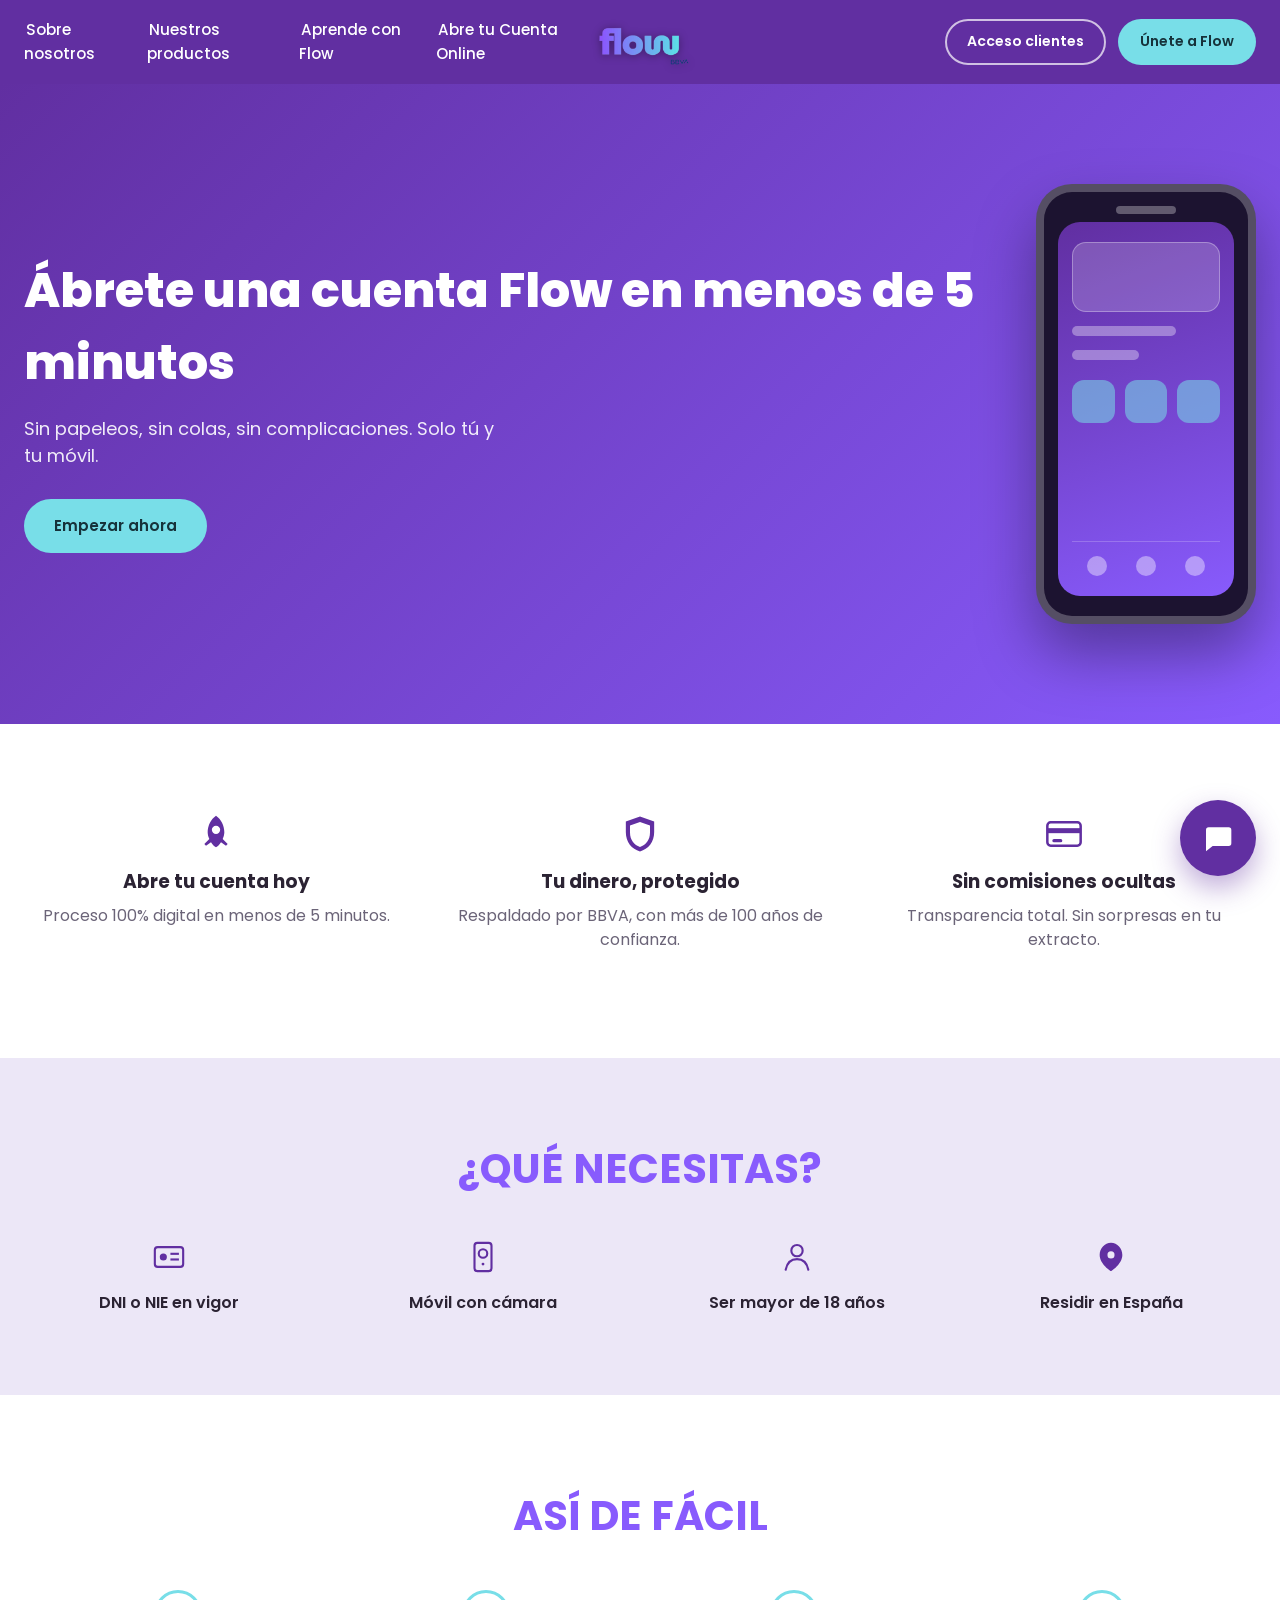
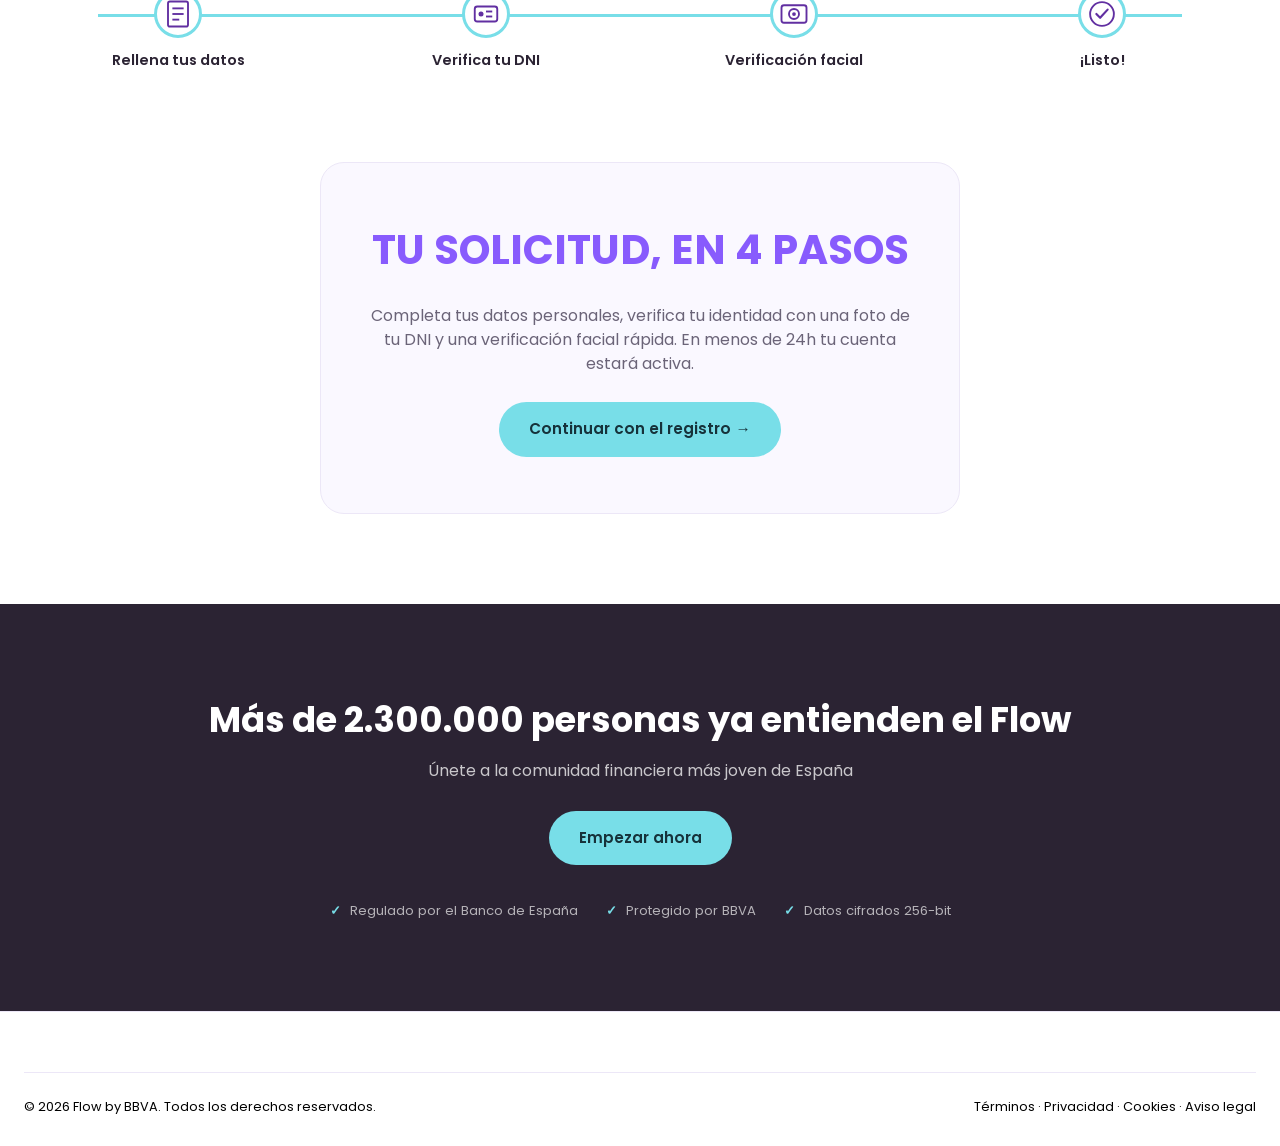
==== commit d1ab058f: "Chatbot flotante en todas las páginas, más grande y con latido continuo - El widget del chat 'Flow A" ====
--- a/abre-cuenta.html
+++ b/abre-cuenta.html
@@ -9,7 +9,7 @@
   <link rel="preconnect" href="https://fonts.googleapis.com">
   <link rel="preconnect" href="https://fonts.gstatic.com" crossorigin>
   <link href="https://fonts.googleapis.com/css2?family=Museo+Moderno:wght@600;700&family=Poppins:wght@400;500;600;700&display=swap" rel="stylesheet">
-  <link rel="stylesheet" href="assets/css/style.css?v=32">
+  <link rel="stylesheet" href="assets/css/style.css?v=33">
 </head>
 <body>
   <a href="#main-content" class="skip-link">Saltar al contenido principal</a>
@@ -196,6 +196,41 @@
     </div>
   </footer>
 
+  <!-- ============ CHATBOT FLOTANTE ============ -->
+  <div class="chatbot-widget" data-chatbot>
+    <div class="chatbot-window" data-chatbot-window role="dialog" aria-label="Chat con Flow Assistant" aria-hidden="true">
+      <div class="chatbot-header">
+        <div class="chatbot-header-info">
+          <span class="chatbot-avatar">
+            <img src="assets/images/logo-flow-transparent.png" alt="" width="24" height="24">
+          </span>
+          <div class="chatbot-header-text">
+            <strong>Flow Assistant</strong>
+            <span class="chatbot-status"><span class="chatbot-status-dot" aria-hidden="true"></span>En línea</span>
+          </div>
+        </div>
+        <button type="button" class="chatbot-close" data-chatbot-close aria-label="Cerrar chat">✕</button>
+      </div>
+      <div class="chatbot-messages" data-chatbot-messages></div>
+      <form class="chatbot-input-row" data-chatbot-form>
+        <input type="text" data-chatbot-input placeholder="Escribe tu mensaje..." autocomplete="off" aria-label="Escribe tu mensaje">
+        <button type="submit" class="chatbot-send" aria-label="Enviar mensaje">
+          <svg viewBox="0 0 24 24" width="18" height="18" aria-hidden="true"><path fill="currentColor" d="M2 21l21-9L2 3v7l15 2-15 2z"/></svg>
+        </button>
+      </form>
+    </div>
+
+    <button type="button" class="chatbot-toggle" data-chatbot-toggle aria-label="Abrir chat con Flow Assistant" aria-expanded="false">
+      <svg class="chatbot-icon-chat" viewBox="0 0 24 24" width="32" height="32" aria-hidden="true">
+        <path fill="currentColor" d="M4 4h16a2 2 0 0 1 2 2v10a2 2 0 0 1-2 2H8l-5 4V6a2 2 0 0 1 2-2z"/>
+      </svg>
+      <svg class="chatbot-icon-close" viewBox="0 0 24 24" width="28" height="28" aria-hidden="true">
+        <path fill="currentColor" d="M6 6l12 12M18 6L6 18" stroke="currentColor" stroke-width="2.4" stroke-linecap="round"/>
+      </svg>
+    </button>
+  </div>
+
   <script src="assets/js/main.js?v=4"></script>
+  <script src="assets/js/chatbot.js?v=3"></script>
 </body>
 </html>
--- a/assets/css/style.css
+++ b/assets/css/style.css
@@ -1166,8 +1166,8 @@
 .chatbot-widget { position: fixed; bottom: 24px; right: 24px; z-index: 1100; }
 
 .chatbot-toggle {
-  width: 60px;
-  height: 60px;
+  width: 76px;
+  height: 76px;
   border-radius: 50%;
   background: var(--color-primary);
   color: #fff;
@@ -1176,14 +1176,20 @@
   align-items: center;
   justify-content: center;
   cursor: pointer;
-  box-shadow: 0 12px 28px rgba(97, 47, 161, .35);
-  transition: transform var(--transition), box-shadow var(--transition);
+  box-shadow: 0 12px 28px rgba(97, 47, 161, .4);
+  transition: box-shadow var(--transition);
   margin-left: auto;
-}
-.chatbot-toggle:hover { transform: translateY(-3px); box-shadow: 0 16px 34px rgba(97, 47, 161, .42); }
-.chatbot-icon-close { display: none; }
+  animation: heartbeat 1.6s ease-in-out infinite;
+}
+.chatbot-toggle:hover { box-shadow: 0 16px 36px rgba(97, 47, 161, .5); }
+.chatbot-widget.is-open .chatbot-toggle { animation: none; }
+.chatbot-icon-chat { width: 32px; height: 32px; }
+.chatbot-icon-close { display: none; width: 28px; height: 28px; }
 .chatbot-widget.is-open .chatbot-icon-chat { display: none; }
 .chatbot-widget.is-open .chatbot-icon-close { display: block; }
+@media (prefers-reduced-motion: reduce) {
+  .chatbot-toggle { animation: none; }
+}
 
 .chatbot-window {
   position: absolute;
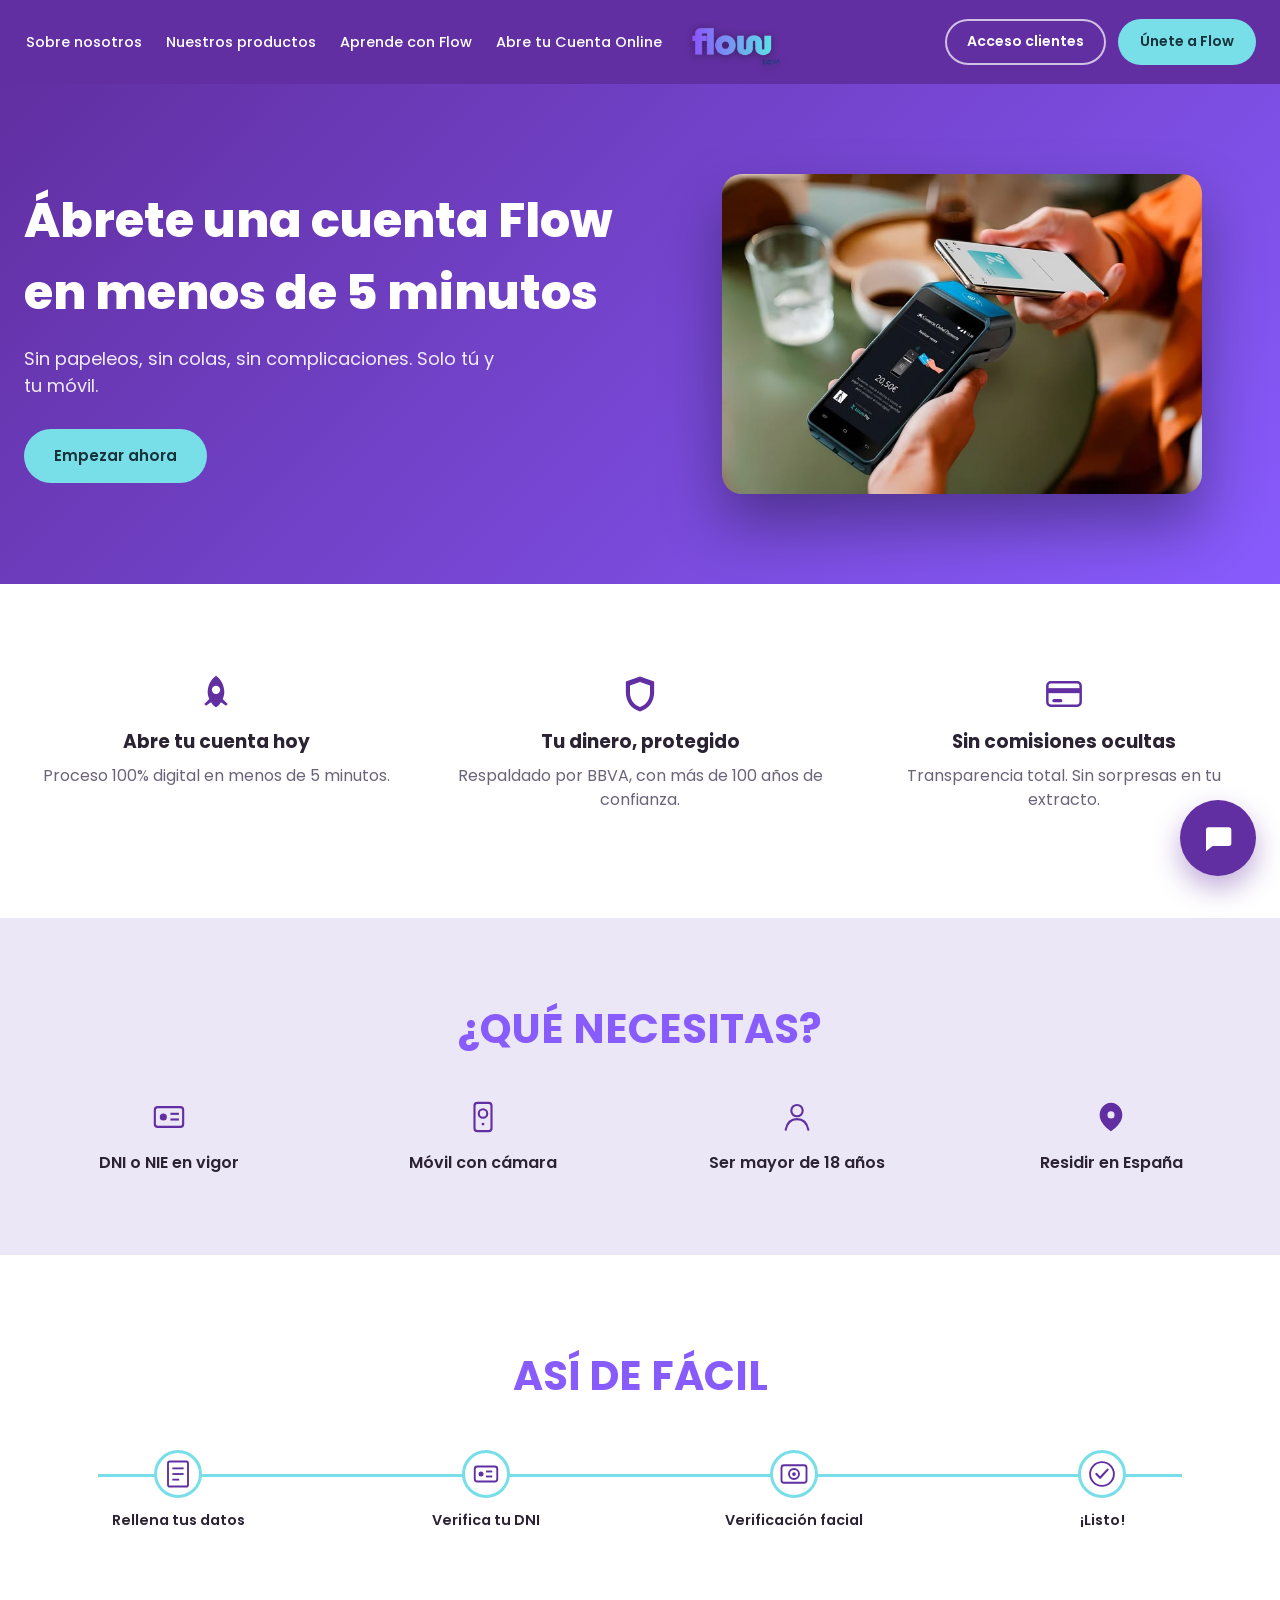
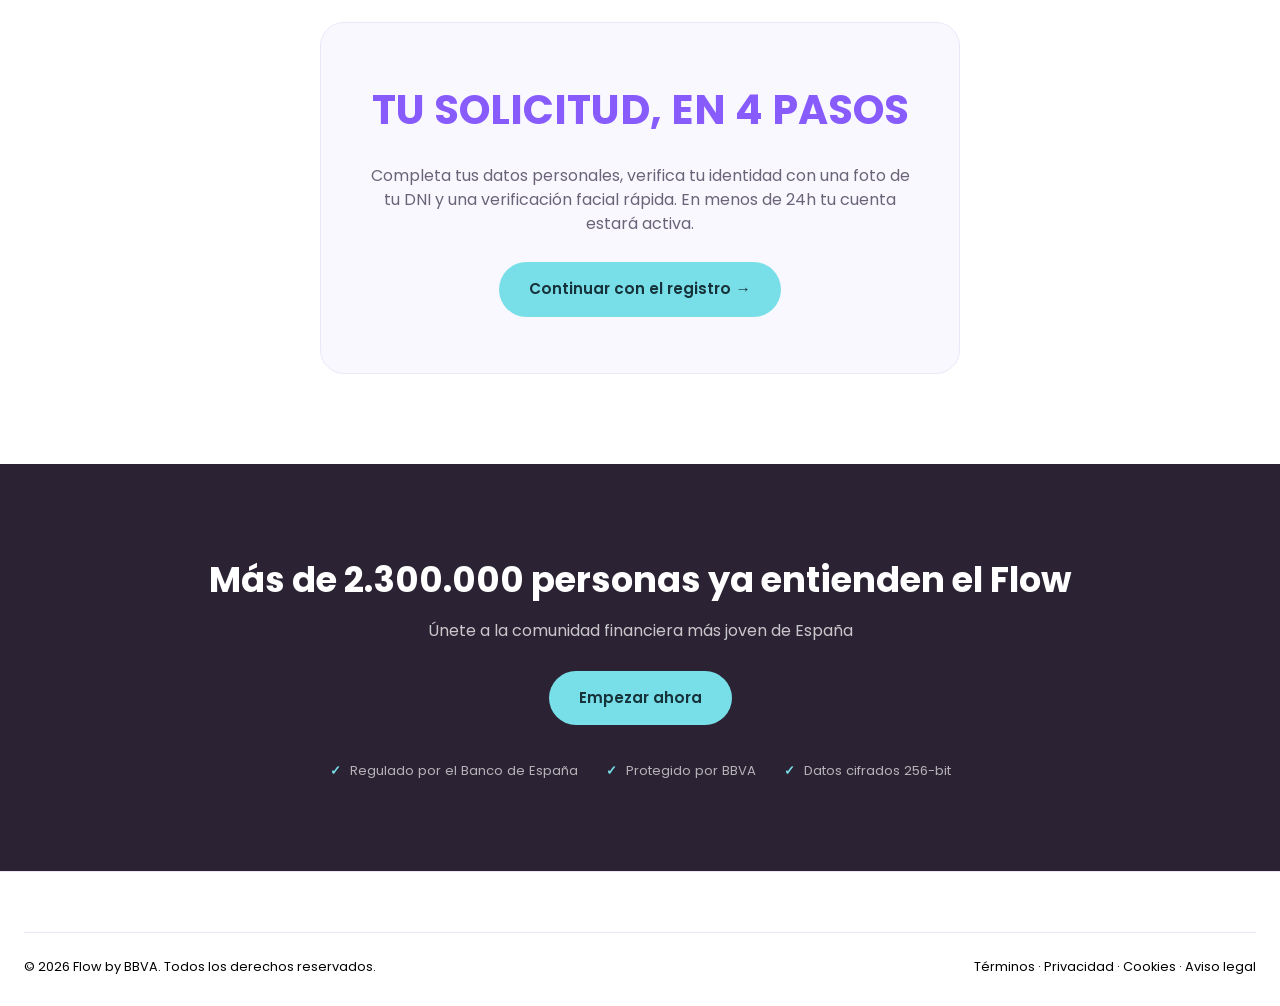
==== commit 32fe9746: "Reemplaza el mockup del hero de Abre tu Cuenta por una foto real y ordena la navbar - El hero de abr" ====
--- a/abre-cuenta.html
+++ b/abre-cuenta.html
@@ -9,7 +9,7 @@
   <link rel="preconnect" href="https://fonts.googleapis.com">
   <link rel="preconnect" href="https://fonts.gstatic.com" crossorigin>
   <link href="https://fonts.googleapis.com/css2?family=Museo+Moderno:wght@600;700&family=Poppins:wght@400;500;600;700&display=swap" rel="stylesheet">
-  <link rel="stylesheet" href="assets/css/style.css?v=33">
+  <link rel="stylesheet" href="assets/css/style.css?v=35">
 </head>
 <body>
   <a href="#main-content" class="skip-link">Saltar al contenido principal</a>
@@ -46,21 +46,8 @@
           <p>Sin papeleos, sin colas, sin complicaciones. Solo tú y tu móvil.</p>
           <a href="#alta" class="btn btn-cta account-hero-cta">Empezar ahora</a>
         </div>
-        <div class="account-hero-art" aria-hidden="true">
-          <div class="phone-mock">
-            <div class="phone-mock-notch"></div>
-            <div class="phone-mock-screen">
-              <div class="phone-mock-card"></div>
-              <div class="phone-mock-line phone-mock-line-lg"></div>
-              <div class="phone-mock-line phone-mock-line-sm"></div>
-              <div class="phone-mock-tiles">
-                <span></span><span></span><span></span>
-              </div>
-              <div class="phone-mock-nav">
-                <span></span><span></span><span></span>
-              </div>
-            </div>
-          </div>
+        <div class="account-hero-art">
+          <img class="account-hero-image" src="assets/images/cuenta-online.jpg" alt="Pago sin contacto desde el móvil con la app Flow" width="735" height="490">
         </div>
       </div>
     </section>
--- a/assets/css/style.css
+++ b/assets/css/style.css
@@ -144,14 +144,15 @@
 }
 
 .main-nav { justify-self: start; }
-.main-nav ul { display: flex; gap: 28px; list-style: none; }
+.main-nav ul { display: flex; gap: 20px; list-style: none; }
 .nav-mobile-only { display: none; }
 .main-nav a {
-  font-size: 0.95rem;
+  font-size: 0.9rem;
   font-weight: 500;
   color: #fff;
   position: relative;
   padding: 6px 2px;
+  white-space: nowrap;
 }
 .main-nav a::after {
   content: '';
@@ -916,6 +917,18 @@
   .final-cta-text, .final-cta-text h2, .final-cta-text p { text-align: center; }
 }
 
+@media (max-width: 1150px) {
+  .header-inner { grid-template-columns: auto auto auto; }
+  .main-nav { position: fixed; top: var(--header-height); left: 0; right: 0; justify-self: stretch; background: var(--color-primary); flex-direction: column; padding: 12px 24px 24px; display: none; }
+  .main-nav.is-open { display: block; }
+  .main-nav ul { flex-direction: column; gap: 16px; }
+  .nav-toggle { display: block; order: -1; justify-self: start; }
+  .logo-center { justify-self: center; }
+  .header-ctas { justify-self: end; }
+  .header-ctas .btn:first-child { display: none; }
+  .nav-mobile-only { display: list-item; border-top: 1px solid rgba(255, 255, 255, .25); margin-top: 8px; padding-top: 16px; }
+}
+
 @media (max-width: 800px) {
   .header-inner { grid-template-columns: auto auto auto; }
   .main-nav { position: fixed; top: var(--header-height); left: 0; right: 0; justify-self: stretch; background: var(--color-primary); flex-direction: column; padding: 12px 24px 24px; display: none; }
@@ -1519,27 +1532,17 @@
 /* -----------------------------------------
    Abre tu Cuenta Online
 ----------------------------------------- */
-.account-hero { background: linear-gradient(135deg, var(--color-primary), var(--color-secondary)); color: #fff; padding: 100px 0; overflow: hidden; }
-.account-hero-inner { display: grid; grid-template-columns: 1fr auto; gap: 56px; align-items: center; }
+.account-hero { background: linear-gradient(135deg, var(--color-primary), var(--color-secondary)); color: #fff; padding: 90px 0; overflow: hidden; }
+.account-hero-inner { display: grid; grid-template-columns: 1fr 1fr; gap: 56px; align-items: center; }
 .account-hero-text h1 { font-size: clamp(2rem, 4.4vw, 3rem); font-weight: 800; margin-bottom: 16px; }
 .account-hero-text p { font-size: 1.125rem; color: rgba(255, 255, 255, .9); margin-bottom: 30px; max-width: 480px; }
+.account-hero-art { max-width: 480px; margin: 0 auto; width: 100%; }
+.account-hero-image { width: 100%; height: auto; display: block; border-radius: 20px; box-shadow: 0 30px 60px rgba(0, 0, 0, .35); }
 @media (max-width: 900px) {
   .account-hero-inner { grid-template-columns: 1fr; text-align: center; }
   .account-hero-text p { margin-left: auto; margin-right: auto; }
-  .account-hero-art { margin-top: 10px; }
-}
-
-.phone-mock { width: 220px; height: 440px; border: 8px solid rgba(255, 255, 255, .25); border-radius: 36px; background: #1c1330; position: relative; box-shadow: 0 30px 60px rgba(0, 0, 0, .35); margin: 0 auto; }
-.phone-mock-notch { position: absolute; top: 14px; left: 50%; transform: translateX(-50%); width: 60px; height: 8px; border-radius: 999px; background: rgba(255, 255, 255, .3); }
-.phone-mock-screen { position: absolute; inset: 30px 14px 20px; background: linear-gradient(160deg, var(--color-primary), var(--color-secondary)); border-radius: 22px; padding: 20px 14px; display: flex; flex-direction: column; gap: 14px; overflow: hidden; }
-.phone-mock-card { height: 70px; border-radius: 14px; background: rgba(255, 255, 255, .18); border: 1px solid rgba(255, 255, 255, .3); }
-.phone-mock-line { height: 10px; border-radius: 6px; background: rgba(255, 255, 255, .35); }
-.phone-mock-line-lg { width: 70%; }
-.phone-mock-line-sm { width: 45%; }
-.phone-mock-tiles { display: flex; gap: 10px; margin-top: 6px; }
-.phone-mock-tiles span { flex: 1; aspect-ratio: 1; border-radius: 12px; background: rgba(120, 222, 232, .55); }
-.phone-mock-nav { margin-top: auto; display: flex; justify-content: space-around; padding-top: 14px; border-top: 1px solid rgba(255, 255, 255, .2); }
-.phone-mock-nav span { width: 20px; height: 20px; border-radius: 50%; background: rgba(255, 255, 255, .4); }
+  .account-hero-art { margin-top: 30px; }
+}
 
 .why-flow-section { padding: 90px 0; }
 .why-flow-grid { display: grid; grid-template-columns: repeat(3, 1fr); gap: 40px; text-align: center; }
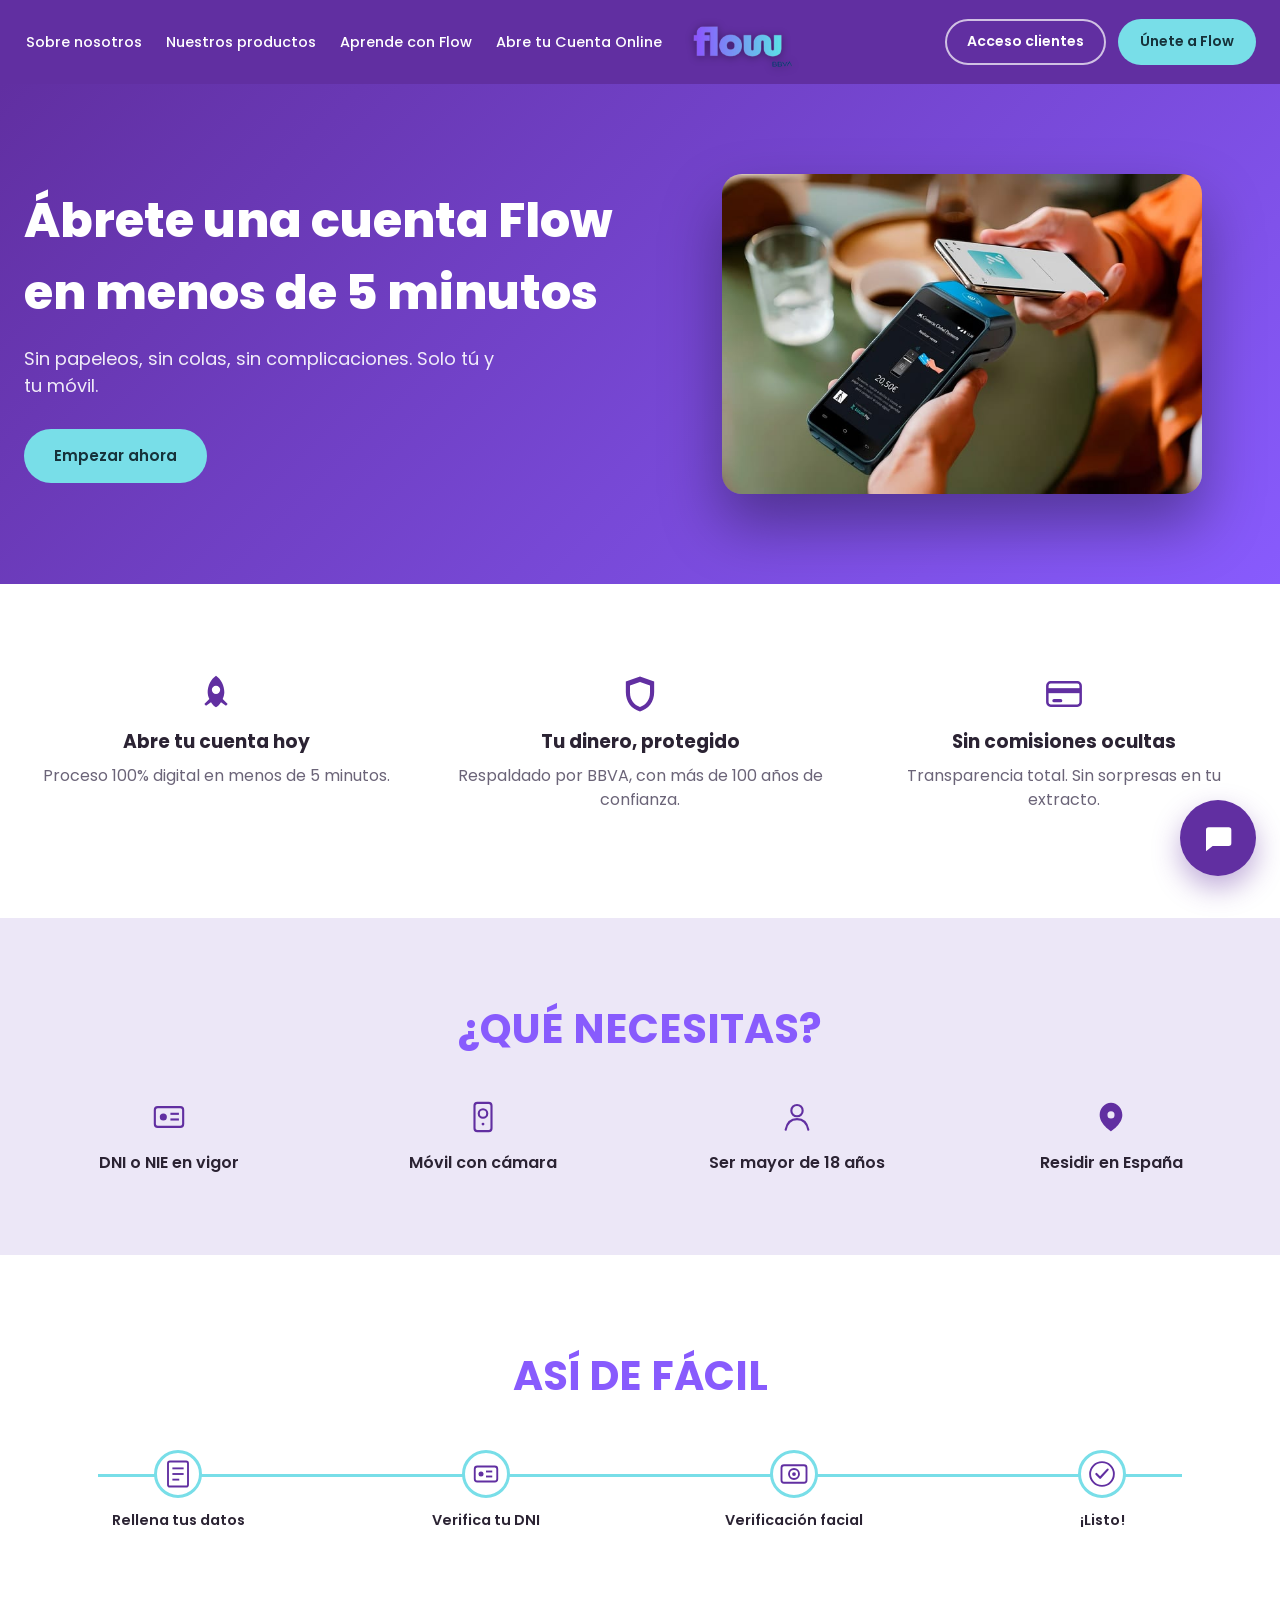
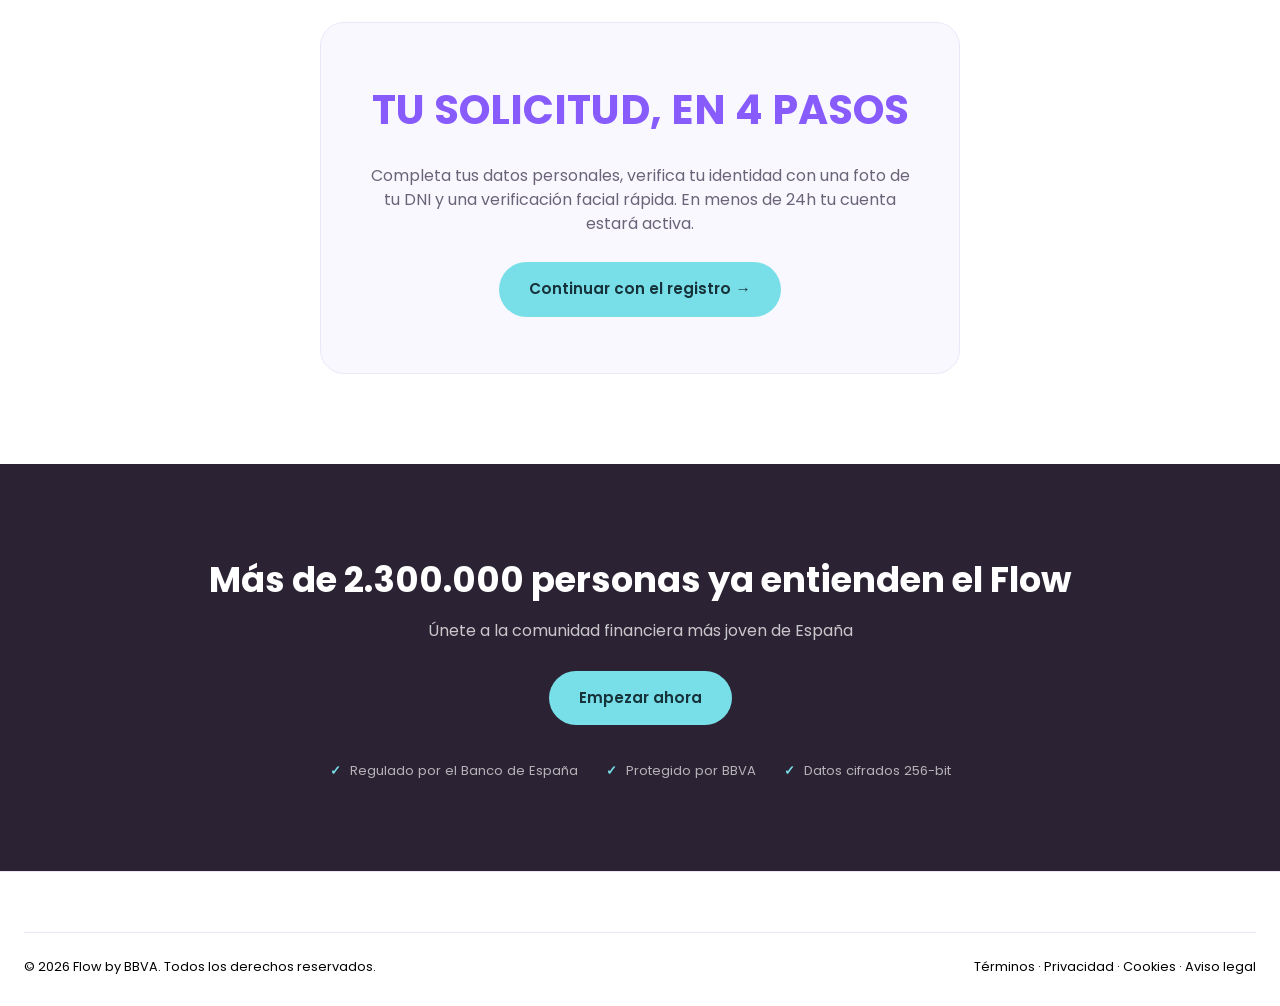
==== commit a55daa2f: "Navbar más pegada a los bordes en pantallas grandes y logo más grande En pantallas anchas (>1488px)," ====
--- a/abre-cuenta.html
+++ b/abre-cuenta.html
@@ -9,7 +9,7 @@
   <link rel="preconnect" href="https://fonts.googleapis.com">
   <link rel="preconnect" href="https://fonts.gstatic.com" crossorigin>
   <link href="https://fonts.googleapis.com/css2?family=Museo+Moderno:wght@600;700&family=Poppins:wght@400;500;600;700&display=swap" rel="stylesheet">
-  <link rel="stylesheet" href="assets/css/style.css?v=35">
+  <link rel="stylesheet" href="assets/css/style.css?v=38">
 </head>
 <body>
   <a href="#main-content" class="skip-link">Saltar al contenido principal</a>
@@ -217,7 +217,7 @@
     </button>
   </div>
 
-  <script src="assets/js/main.js?v=4"></script>
+  <script src="assets/js/main.js?v=6"></script>
   <script src="assets/js/chatbot.js?v=3"></script>
 </body>
 </html>
--- a/assets/css/style.css
+++ b/assets/css/style.css
@@ -135,6 +135,10 @@
 }
 .site-header.is-scrolled { box-shadow: 0 6px 24px rgba(0,0,0,.18); }
 
+.site-header .container {
+  max-width: 1440px; /* header un poco más ancho que el resto: nav y CTAs se acercan a los bordes, el logo queda más protagonista en el centro */
+}
+
 .header-inner {
   display: grid;
   grid-template-columns: 1fr auto 1fr;
@@ -167,7 +171,7 @@
 
 .logo-center { justify-self: center; }
 .logo-center img {
-  height: 54px; /* +~28% vs. las 42px anteriores */
+  height: 60px;
   width: auto;
   filter: drop-shadow(0 1px 4px rgba(0,0,0,.35));
 }
@@ -491,7 +495,22 @@
   color: var(--color-primary);
   text-align: center;
   font-size: 1.1rem;
-}
+  line-height: 1.6;
+}
+.simulator-rate-note { font-size: .82rem; color: var(--color-text-muted); margin: -6px 0 18px; }
+
+.budget-breakdown { display: flex; flex-direction: column; gap: 10px; }
+.budget-row {
+  display: flex;
+  align-items: center;
+  justify-content: space-between;
+  background: #f4f0ff;
+  border-radius: var(--radius-md);
+  padding: 14px 18px;
+}
+.budget-row-label { font-weight: 600; color: var(--color-text); }
+.budget-row-label small { color: var(--color-text-muted); font-weight: 500; }
+.budget-row-value { font-weight: 700; color: var(--color-primary); font-size: 1.05rem; }
 
 /* -----------------------------------------
    App Flow
@@ -1403,54 +1422,96 @@
 .demo-card-bottom { display: flex; align-items: flex-end; justify-content: space-between; position: relative; z-index: 2; }
 .demo-card-holder { font-size: .68rem; font-weight: 600; letter-spacing: .04em; }
 .demo-card-visa { font-style: italic; font-weight: 800; font-size: .95rem; letter-spacing: .02em; }
-.demo-card-logo { position: relative; z-index: 2; font-family: 'Museo Moderno', cursive; font-weight: 700; font-size: 1.1rem; color: var(--color-primary); }
-
-.demo-card--aurora {
-  background:
-    radial-gradient(circle, rgba(255, 255, 255, .55) 1.4px, transparent 1.6px) 0 0 / 16px 16px,
-    linear-gradient(135deg, #ffb5e8, #c3b1e1);
-}
-
-.demo-card--noche {
-  background:
-    repeating-linear-gradient(115deg, transparent, transparent 22px, rgba(136, 91, 253, .3) 22px, rgba(136, 91, 253, .3) 24px),
-    linear-gradient(135deg, #1a1a2e, #16213e);
-}
-.demo-card--noche .demo-card-edition { color: var(--color-cta); }
-
-.demo-card--silver {
-  background:
-    radial-gradient(circle at 28% 18%, rgba(255, 255, 255, .85), transparent 60%),
-    linear-gradient(135deg, #e8e8e8, #c0c0c0);
-  color: var(--color-text);
-}
-
-.demo-card--botanica {
-  background: linear-gradient(135deg, #a8e6cf, var(--color-cta));
-  color: var(--color-text);
-}
-.demo-card--botanica::before {
+
+/* Edición Prisma — holográfica, cambiante */
+.demo-card--prisma {
+  background: linear-gradient(120deg, #612fa1, #885bfd 30%, #78dee8 50%, #c3b1e1 65%, #885bfd 80%, #612fa1);
+  background-size: 300% 300%;
+  animation: prismaShift 7s ease-in-out infinite;
+}
+.demo-card--prisma::before {
   content: '';
   position: absolute;
-  width: 140px;
-  height: 140px;
-  background: rgba(18, 90, 60, .3);
-  border-radius: 60% 40% 55% 45% / 45% 55% 40% 60%;
-  top: -46px;
-  right: -34px;
+  inset: 0;
+  background: linear-gradient(115deg, transparent 40%, rgba(255, 255, 255, .35) 50%, transparent 60%);
   z-index: 1;
-}
-.demo-card--botanica::after {
+  pointer-events: none;
+}
+@keyframes prismaShift {
+  0%, 100% { background-position: 0% 50%; }
+  50% { background-position: 100% 50%; }
+}
+@media (prefers-reduced-motion: reduce) {
+  .demo-card--prisma { animation: none; }
+}
+
+/* Edición Neón — urbana, dark con líneas neón */
+.demo-card--neon {
+  background: linear-gradient(160deg, #0d0d16, #1a1a2e);
+  box-shadow: 0 14px 30px -14px rgba(43, 35, 51, .4), inset 0 0 0 1px rgba(120, 222, 232, .35), inset 0 0 40px rgba(136, 91, 253, .18);
+}
+.demo-card--neon::before {
   content: '';
   position: absolute;
-  width: 110px;
-  height: 110px;
-  background: rgba(18, 90, 60, .22);
-  border-radius: 45% 55% 60% 40% / 55% 45% 50% 50%;
-  bottom: -34px;
-  left: -24px;
+  inset: 0;
+  background: repeating-linear-gradient(115deg, transparent, transparent 22px, rgba(120, 222, 232, .12) 22px, rgba(120, 222, 232, .12) 24px);
   z-index: 1;
-}
+  pointer-events: none;
+}
+.demo-card--neon .demo-card-edition { color: var(--color-cta); text-shadow: 0 0 10px rgba(120, 222, 232, .7); }
+.demo-card--neon .demo-card-number { text-shadow: 0 0 8px rgba(136, 91, 253, .6); }
+
+/* Edición Cromo — metálica líquida, efecto Y2K */
+.demo-card--cromo {
+  background: linear-gradient(120deg, #eef0f5 0%, #9aa2b8 25%, #ffffff 45%, #6f7690 62%, #cfd4e0 80%, #ffffff 100%);
+  color: var(--color-text);
+}
+.demo-card--cromo::before {
+  content: '';
+  position: absolute;
+  inset: 0;
+  background: linear-gradient(135deg, transparent 42%, rgba(136, 91, 253, .18) 50%, transparent 58%);
+  z-index: 1;
+  pointer-events: none;
+}
+.demo-card--cromo .demo-card-chip { background: linear-gradient(135deg, #f7e29b, #c9a227); }
+
+/* Crea la tuya — sin base, 100% personalizada */
+.demo-card--custom {
+  background: linear-gradient(135deg, #2b2333, #612fa1);
+  box-shadow: 0 14px 30px -14px rgba(43, 35, 51, .4), inset 0 0 0 2px rgba(255, 255, 255, .18);
+}
+.demo-card--custom .demo-card-custom-placeholder {
+  position: absolute;
+  inset: 14px;
+  border: 2px dashed rgba(255, 255, 255, .45);
+  border-radius: 14px;
+  display: flex;
+  flex-direction: column;
+  align-items: center;
+  justify-content: center;
+  gap: 8px;
+  text-align: center;
+  color: rgba(255, 255, 255, .85);
+  font-size: .78rem;
+  font-weight: 600;
+  padding: 0 16px;
+  z-index: 2;
+}
+.demo-card--custom .demo-card-top,
+.demo-card--custom .demo-card-number,
+.demo-card--custom .demo-card-bottom { opacity: 0; }
+.demo-card-bg-image { position: absolute; inset: 0; width: 100%; height: 100%; object-fit: cover; z-index: 0; }
+.demo-card-bg-scrim {
+  position: absolute;
+  inset: 0;
+  background: linear-gradient(180deg, rgba(20, 15, 30, .15), rgba(20, 15, 30, .65));
+  z-index: 1;
+}
+.demo-card.has-custom-image .demo-card-custom-placeholder { display: none; }
+.demo-card.has-custom-image .demo-card-top,
+.demo-card.has-custom-image .demo-card-number,
+.demo-card.has-custom-image .demo-card-bottom { opacity: 1; color: #fff; }
 
 @media (max-width: 960px) {
   .card-designs-inner { grid-template-columns: 1fr; gap: 40px; }
@@ -1471,7 +1532,6 @@
 /* -----------------------------------------
    Personalizar tarjeta — wizard
 ----------------------------------------- */
-.demo-card-logo[hidden], .demo-card-initials[hidden], .demo-card-custom-image[hidden] { display: none; }
 .demo-card-meta { display: flex; align-items: center; gap: 10px; position: relative; z-index: 2; }
 .demo-card-middle { display: flex; align-items: center; justify-content: space-between; gap: 10px; position: relative; z-index: 2; }
 .demo-card-custom-image {
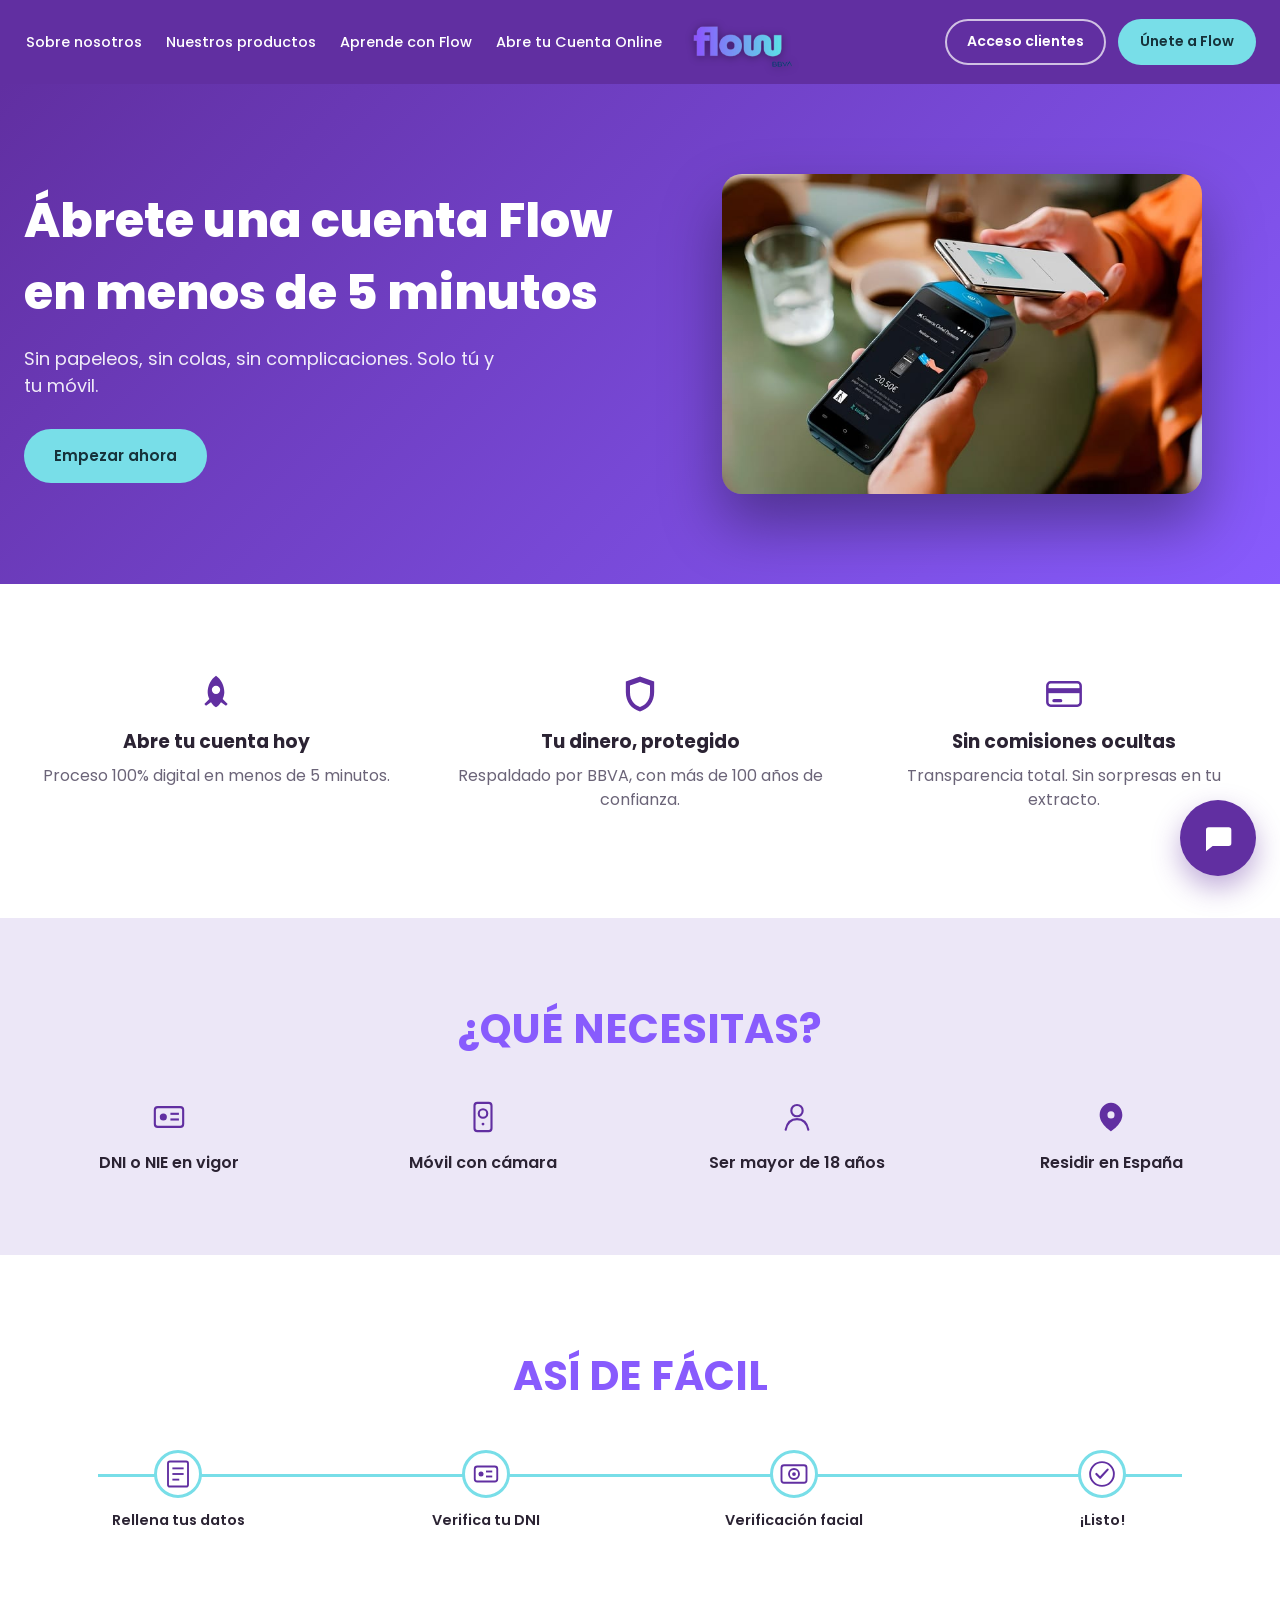
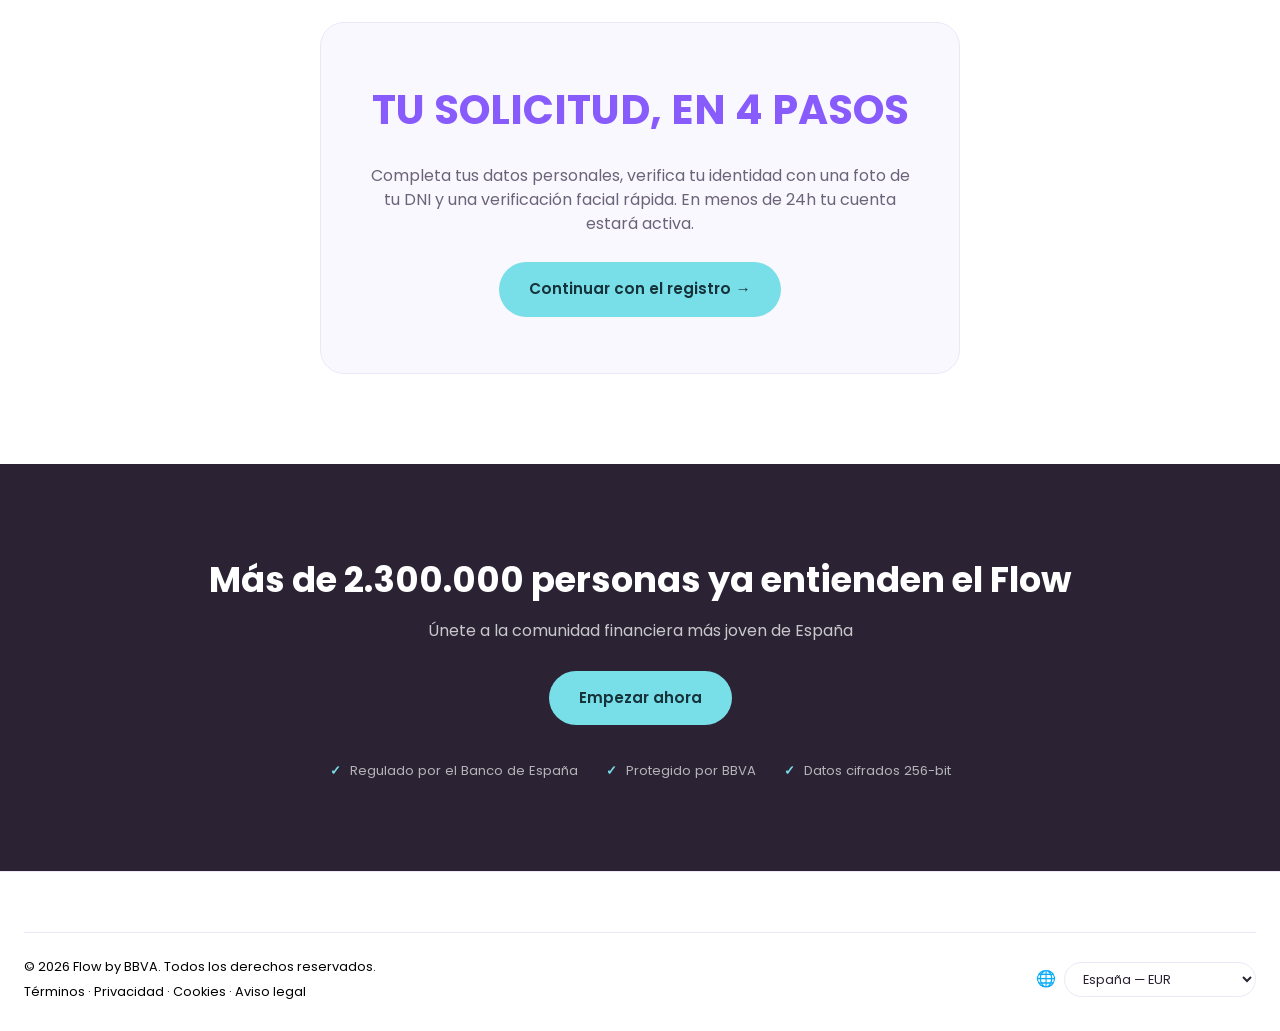
==== commit 37761c7f: "Imágenes de cursos responsive, QR funcional y selector de país/moneda en el footer - Aprende con Flo" ====
--- a/abre-cuenta.html
+++ b/abre-cuenta.html
@@ -9,7 +9,7 @@
   <link rel="preconnect" href="https://fonts.googleapis.com">
   <link rel="preconnect" href="https://fonts.gstatic.com" crossorigin>
   <link href="https://fonts.googleapis.com/css2?family=Museo+Moderno:wght@600;700&family=Poppins:wght@400;500;600;700&display=swap" rel="stylesheet">
-  <link rel="stylesheet" href="assets/css/style.css?v=38">
+  <link rel="stylesheet" href="assets/css/style.css?v=40">
 </head>
 <body>
   <a href="#main-content" class="skip-link">Saltar al contenido principal</a>
@@ -175,10 +175,23 @@
   <footer class="site-footer">
     <div class="container">
       <div class="footer-bottom">
+        <div class="footer-bottom-info">
         <span>© 2026 Flow by BBVA. Todos los derechos reservados.</span>
         <nav aria-label="Enlaces legales">
           <a href="terminos.html">Términos</a> · <a href="privacidad.html">Privacidad</a> · <a href="cookies.html">Cookies</a> · <a href="aviso-legal.html">Aviso legal</a>
         </nav>
+        </div>
+        <div class="footer-region">
+          <span class="footer-region-icon" aria-hidden="true">🌐</span>
+          <select id="footer-region-select" aria-label="Elige tu país y moneda">
+            <option value="ES-EUR">España — EUR</option>
+            <option value="MX-MXN">México — MXN</option>
+            <option value="CO-COP">Colombia — COP</option>
+            <option value="AR-ARS">Argentina — ARS</option>
+            <option value="PE-PEN">Perú — PEN</option>
+            <option value="US-USD">Estados Unidos — USD</option>
+          </select>
+        </div>
       </div>
     </div>
   </footer>
@@ -217,7 +230,7 @@
     </button>
   </div>
 
-  <script src="assets/js/main.js?v=6"></script>
+  <script src="assets/js/main.js?v=7"></script>
   <script src="assets/js/chatbot.js?v=3"></script>
 </body>
 </html>
--- a/assets/css/style.css
+++ b/assets/css/style.css
@@ -822,16 +822,18 @@
   border-bottom: 1px solid var(--color-border);
 }
 .course-card {
-  padding: 44px 32px;
+  padding: 36px 28px;
   border-right: 1px solid var(--color-border);
 }
 .course-card:last-child { border-right: none; }
 .course-card img {
+  display: block;
   width: 100%;
-  aspect-ratio: 4 / 5;
+  max-width: 300px;
+  aspect-ratio: 4 / 3;
   object-fit: cover;
   border-radius: var(--radius-lg);
-  margin-bottom: 24px;
+  margin: 0 auto 22px;
   box-shadow: 0 16px 40px rgba(97,47,161,.12);
 }
 .course-card h3 { color: var(--color-primary); font-size: 1.25rem; margin-bottom: 6px; }
@@ -1645,3 +1647,21 @@
 .trust-badges { list-style: none; display: flex; justify-content: center; gap: 28px; flex-wrap: wrap; margin: 36px 0 0; padding: 0; }
 .trust-badges li { font-size: .82rem; color: rgba(255, 255, 255, .65); padding-left: 20px; position: relative; }
 .trust-badges li::before { content: '✓'; position: absolute; left: 0; color: var(--color-cta); font-weight: 700; }
+
+/* -----------------------------------------
+   Footer — selector de país y moneda
+----------------------------------------- */
+.footer-bottom-info { display: flex; flex-direction: column; gap: 6px; }
+.footer-region { display: flex; align-items: center; gap: 8px; flex-shrink: 0; }
+.footer-region-icon { font-size: 1rem; }
+.footer-region select {
+  border: 1px solid var(--color-border);
+  border-radius: 999px;
+  padding: 7px 14px;
+  font-family: 'Poppins', sans-serif;
+  font-size: .8rem;
+  color: var(--color-text);
+  background: #fff;
+  cursor: pointer;
+}
+.footer-region select:focus { outline: none; border-color: var(--color-secondary); }
